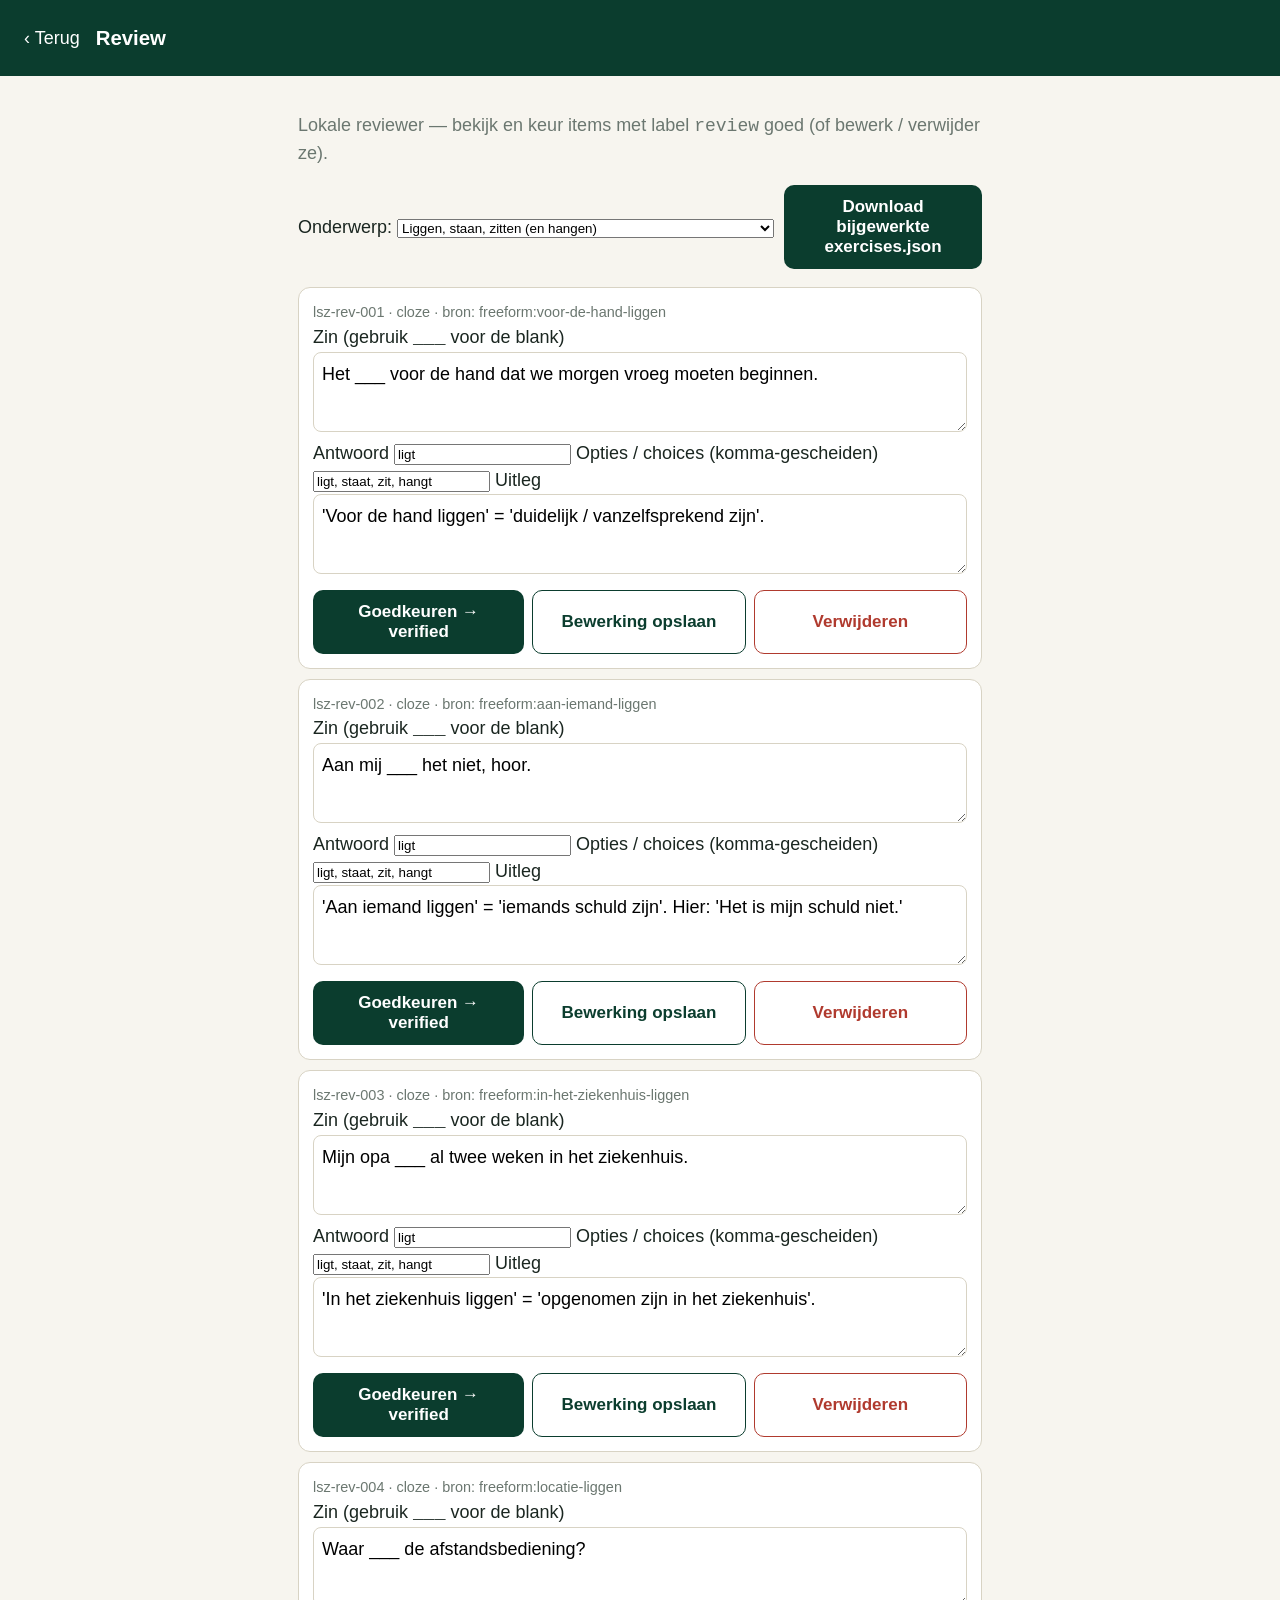
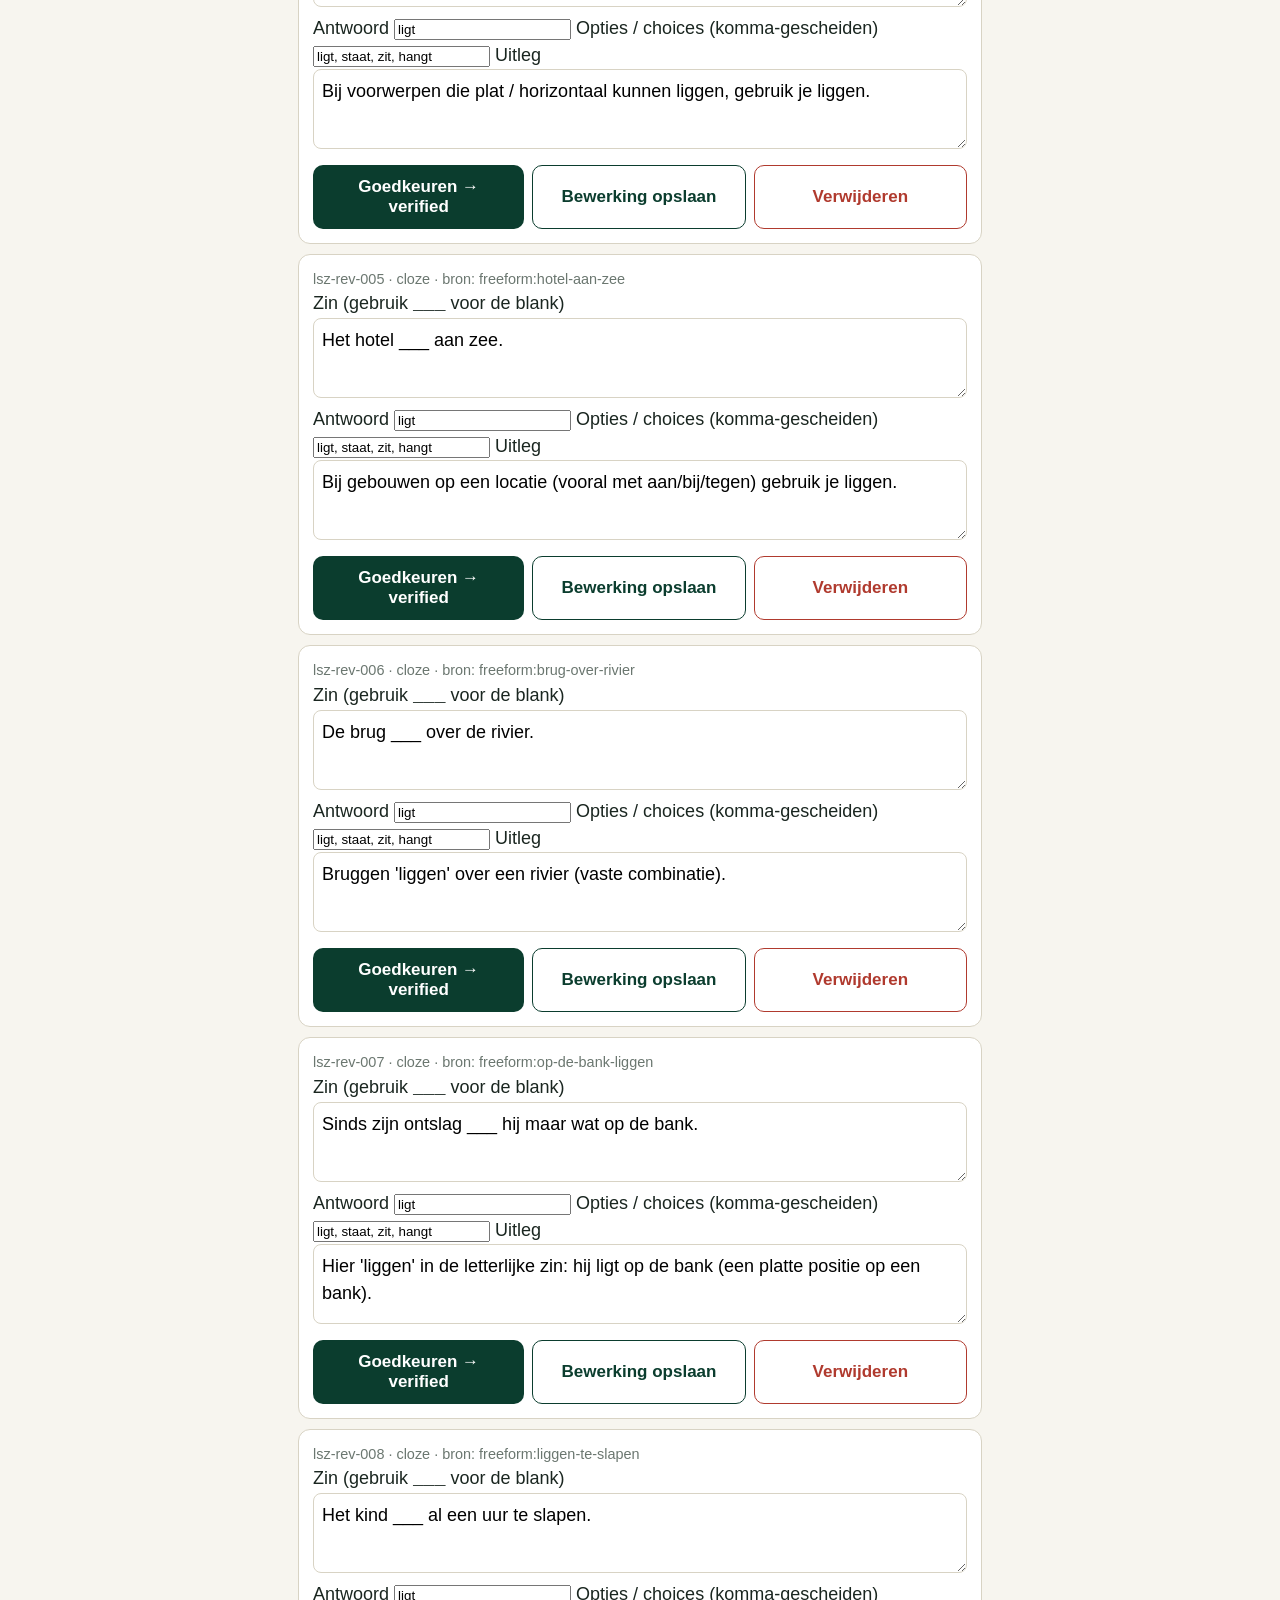
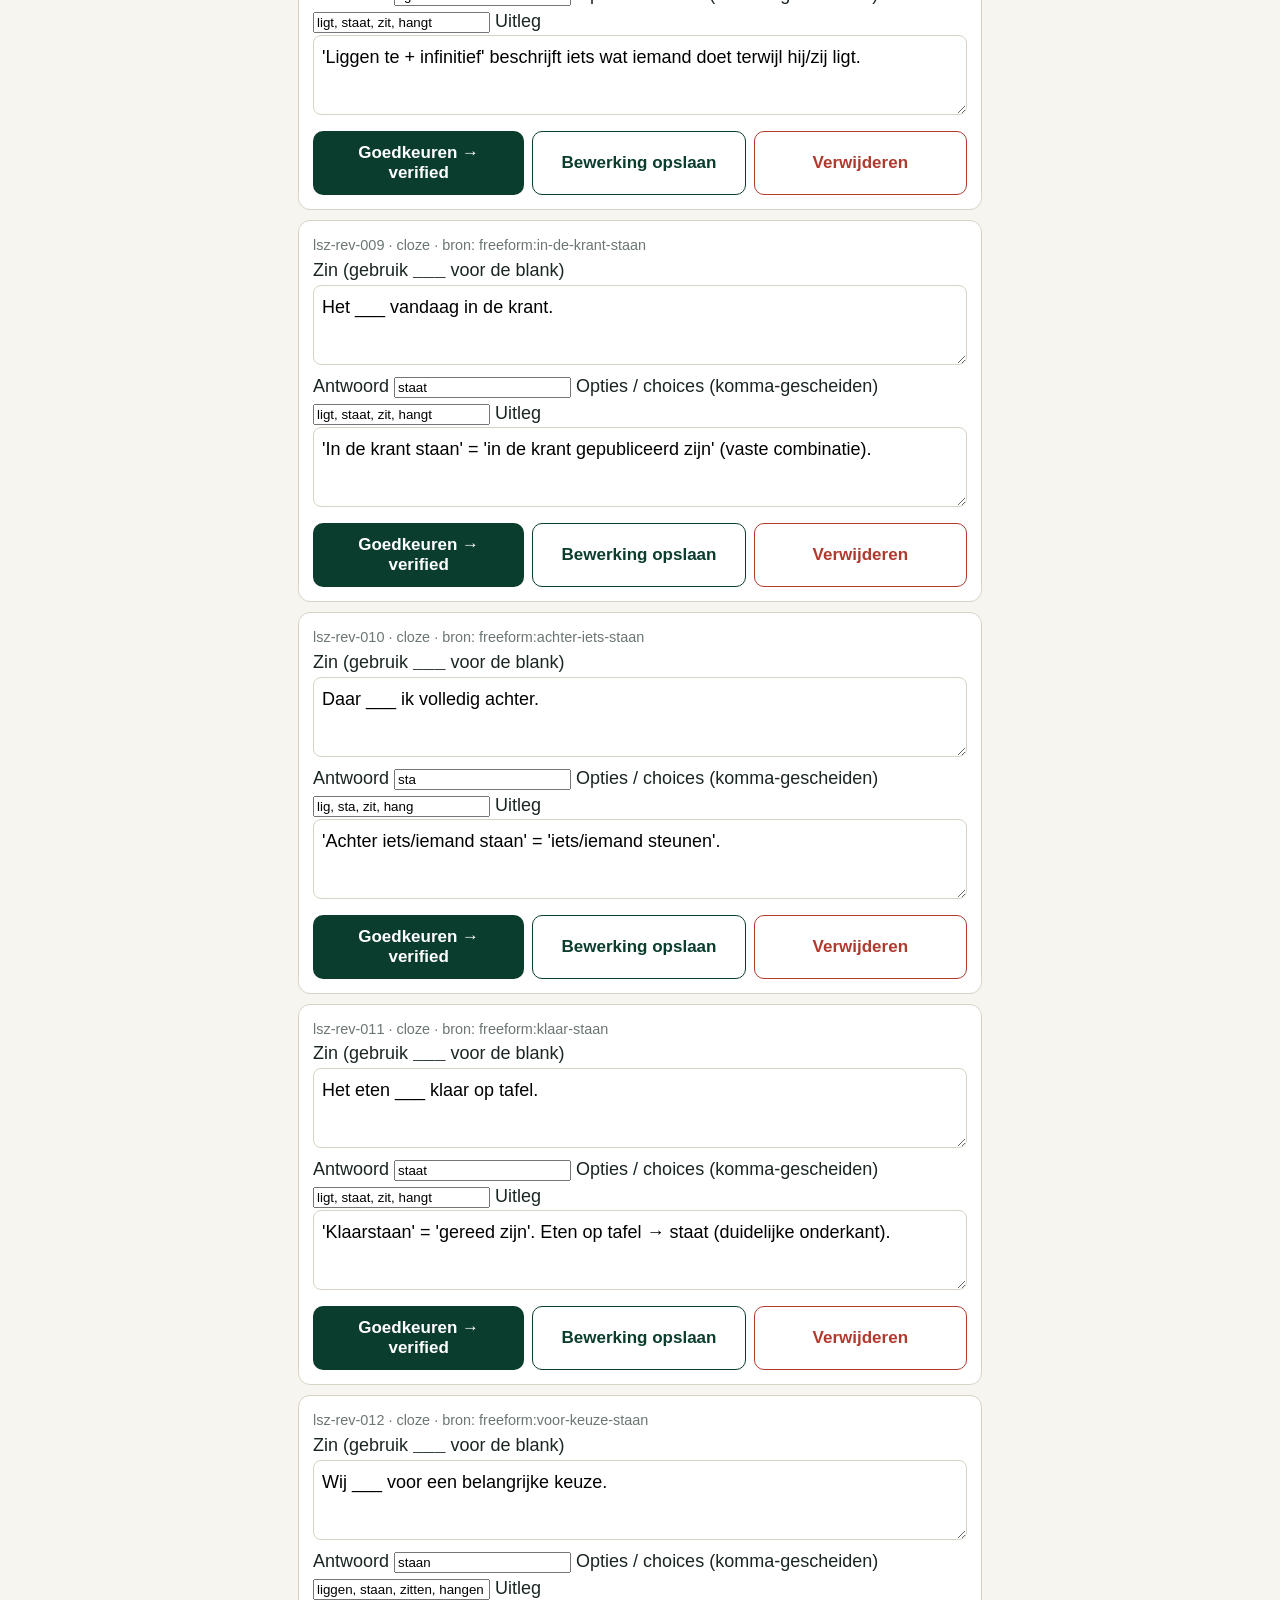
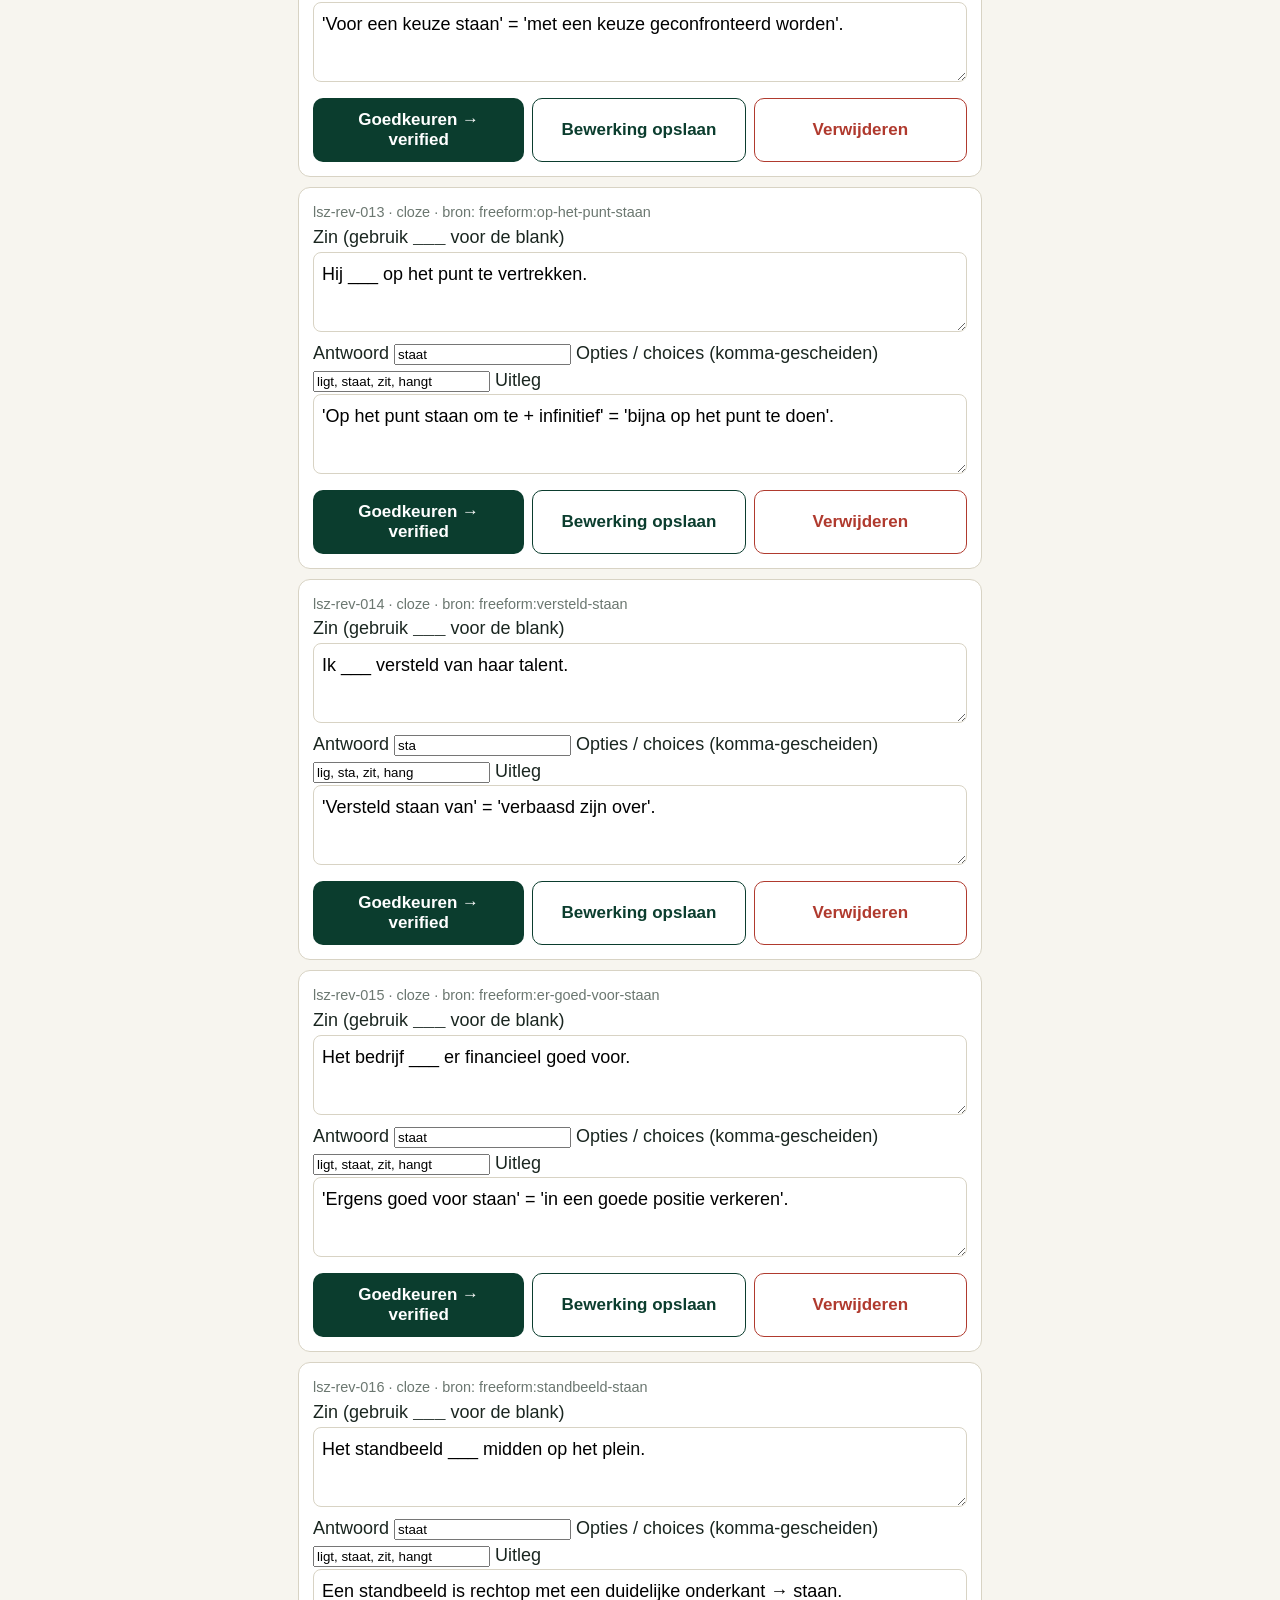
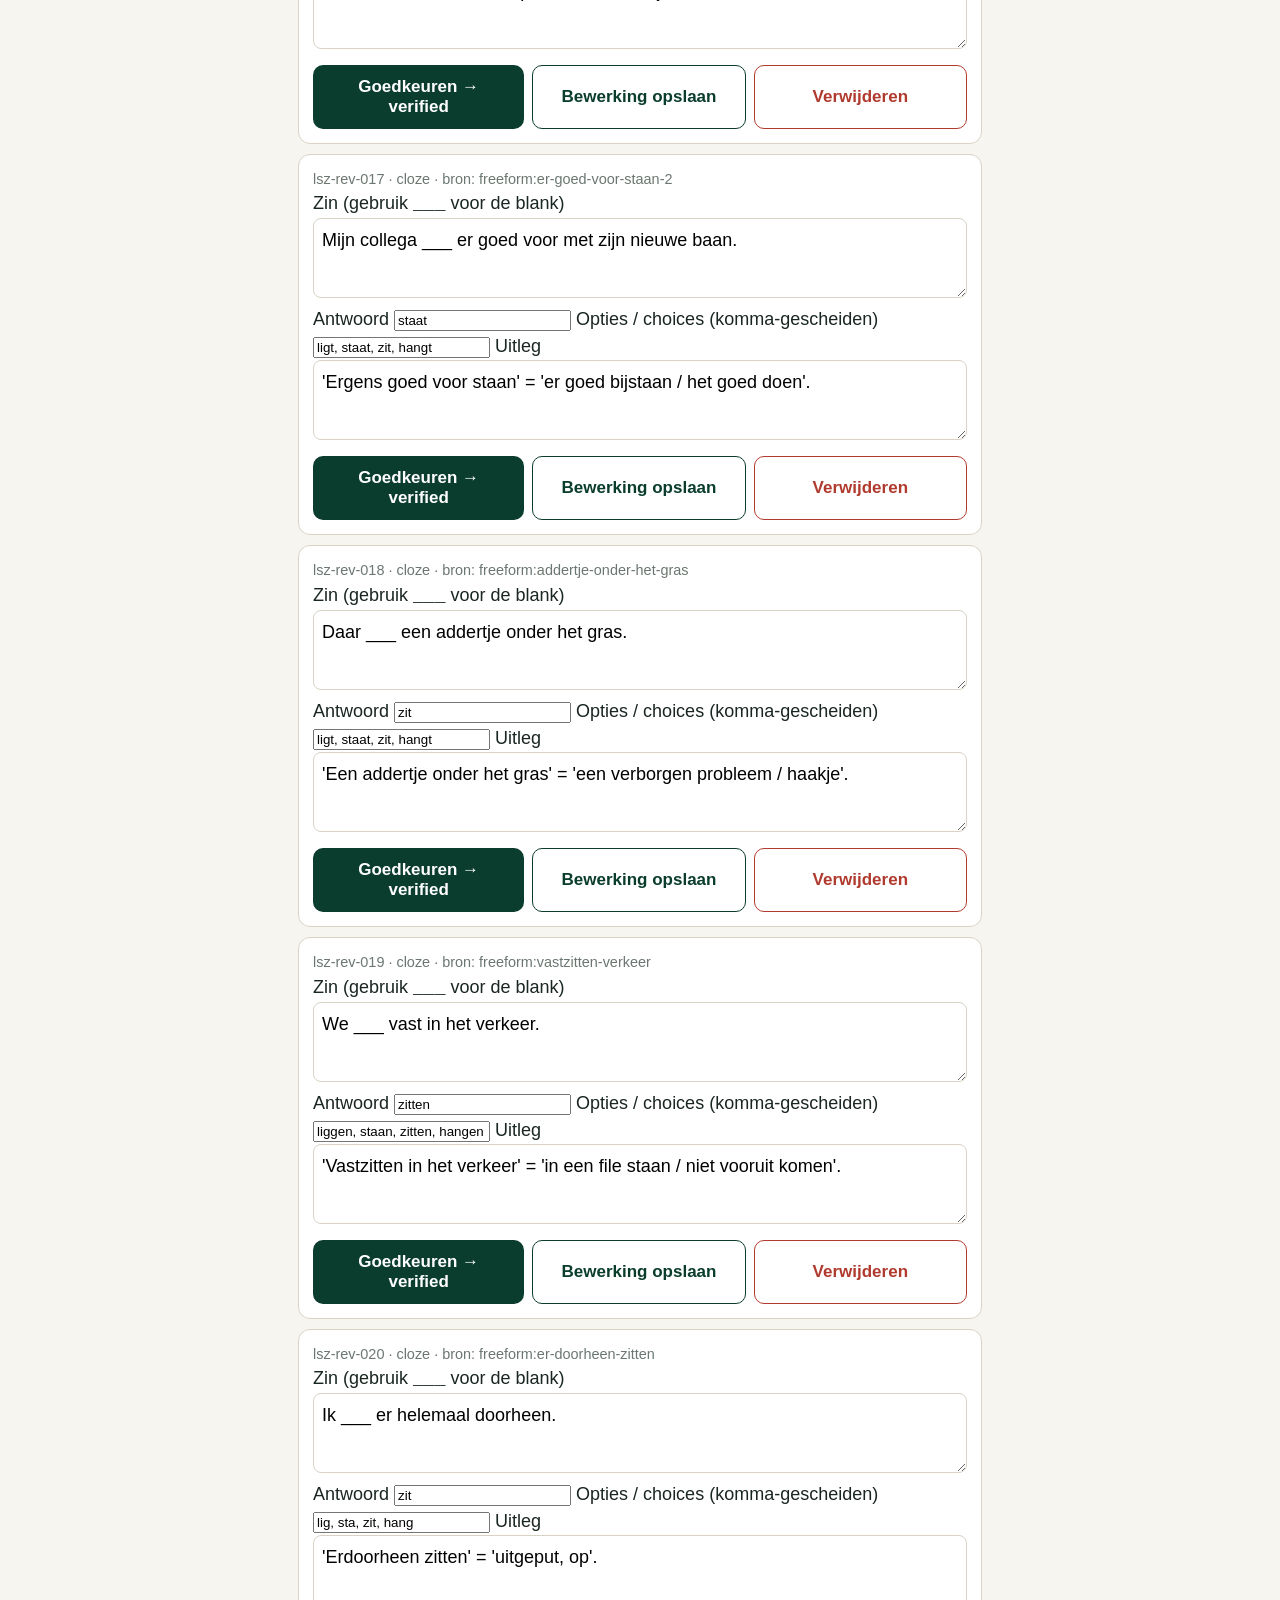
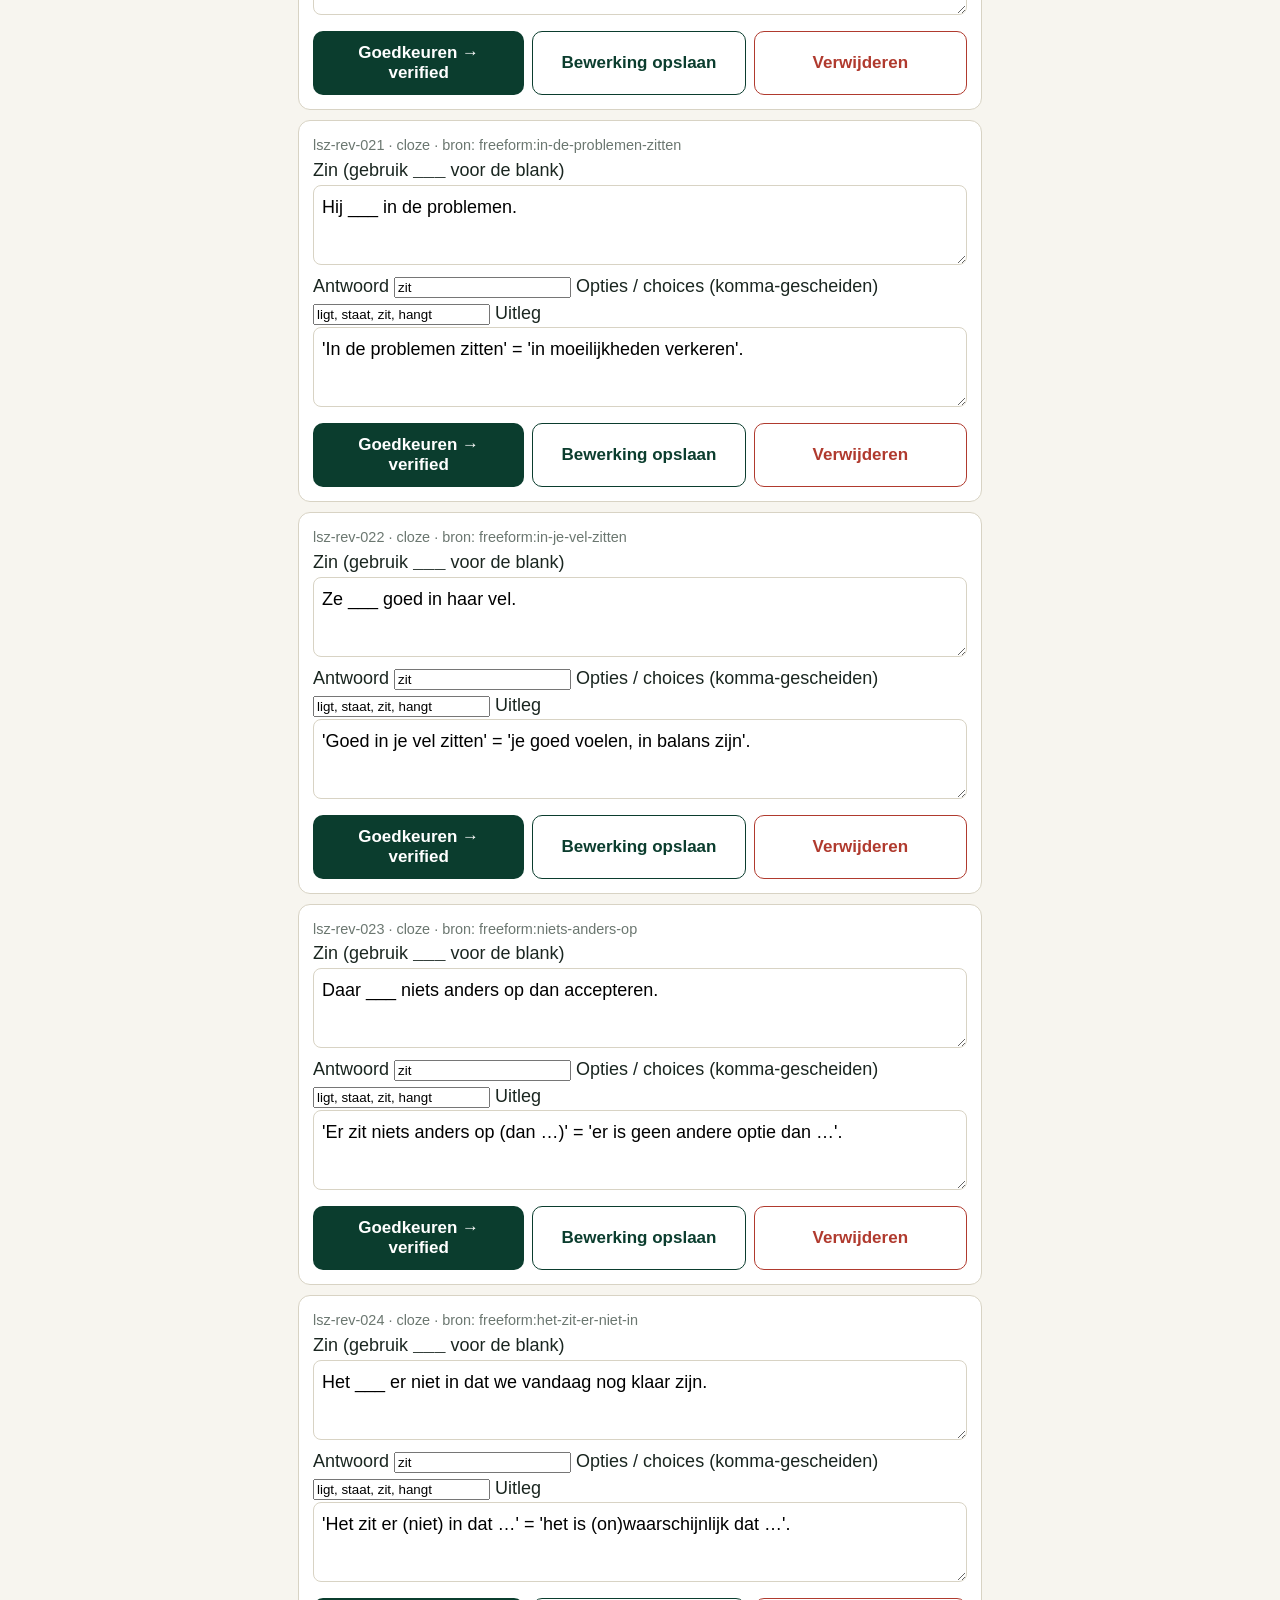
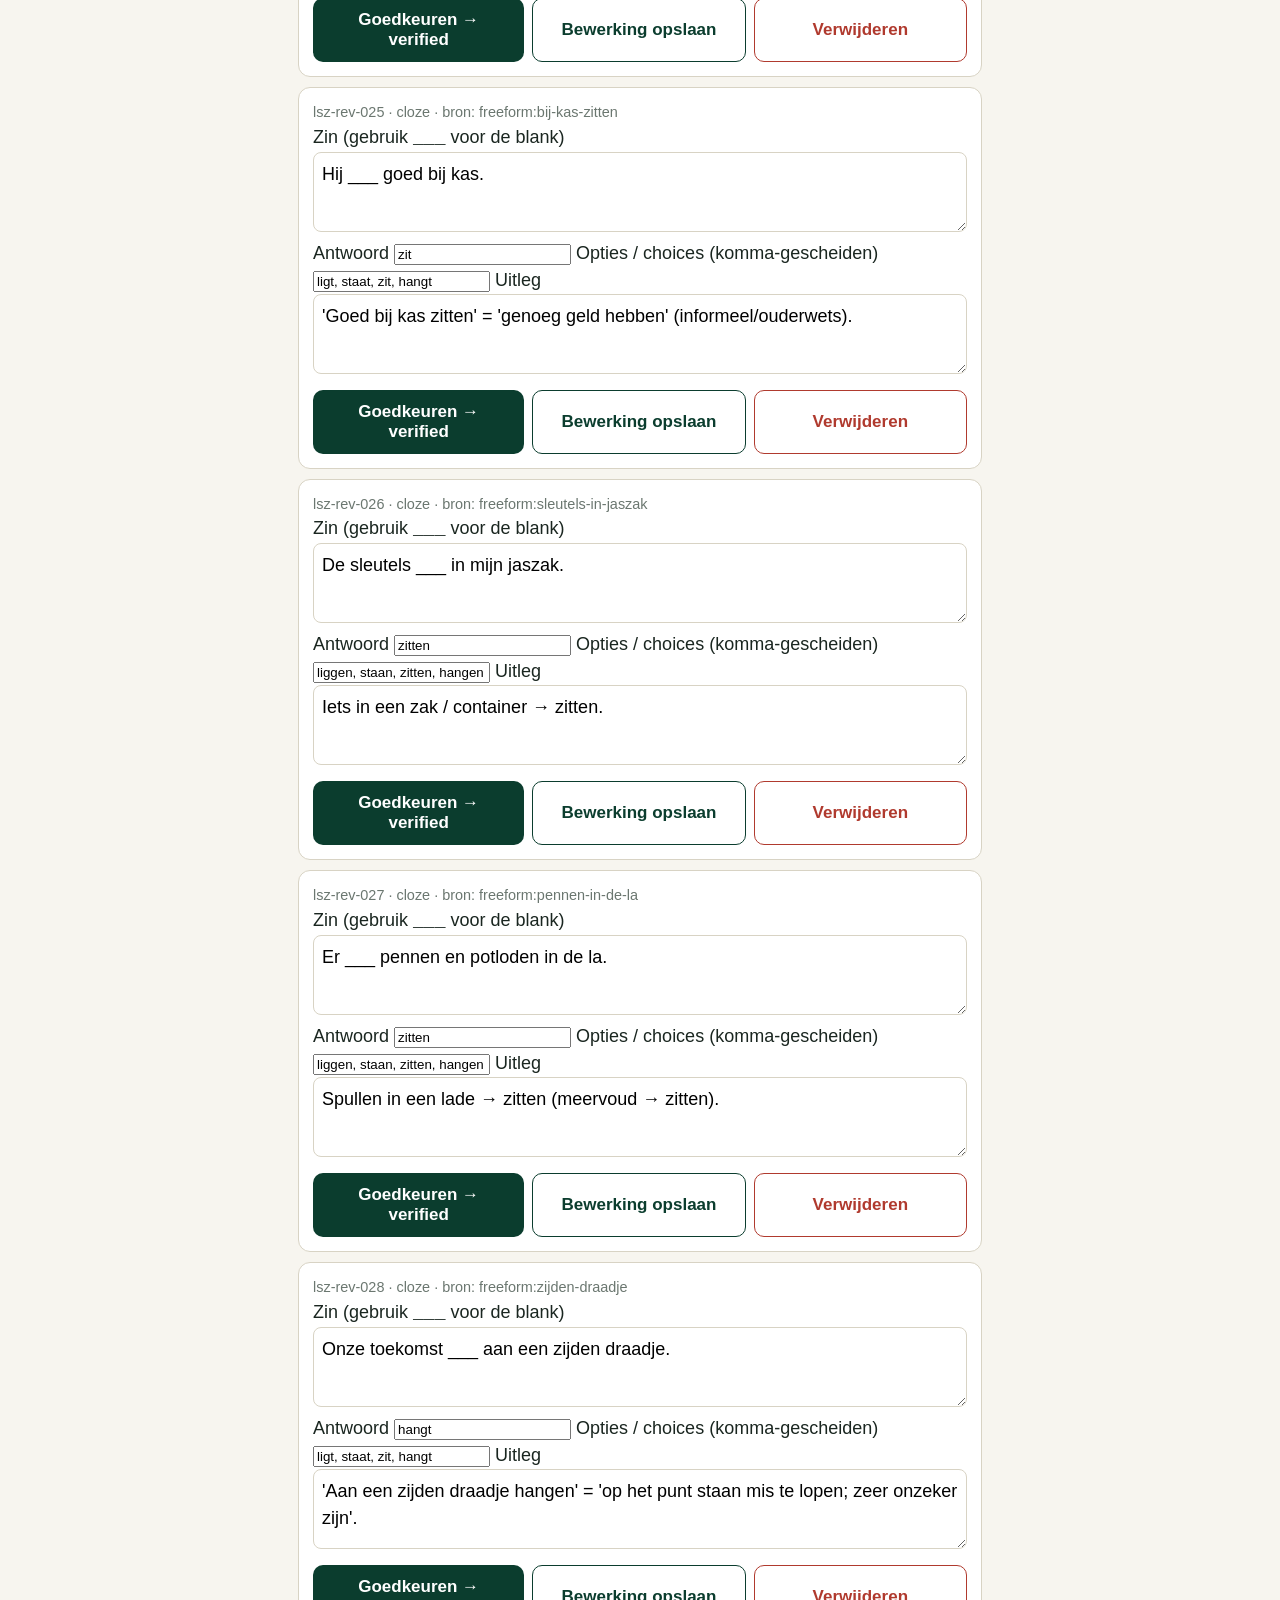
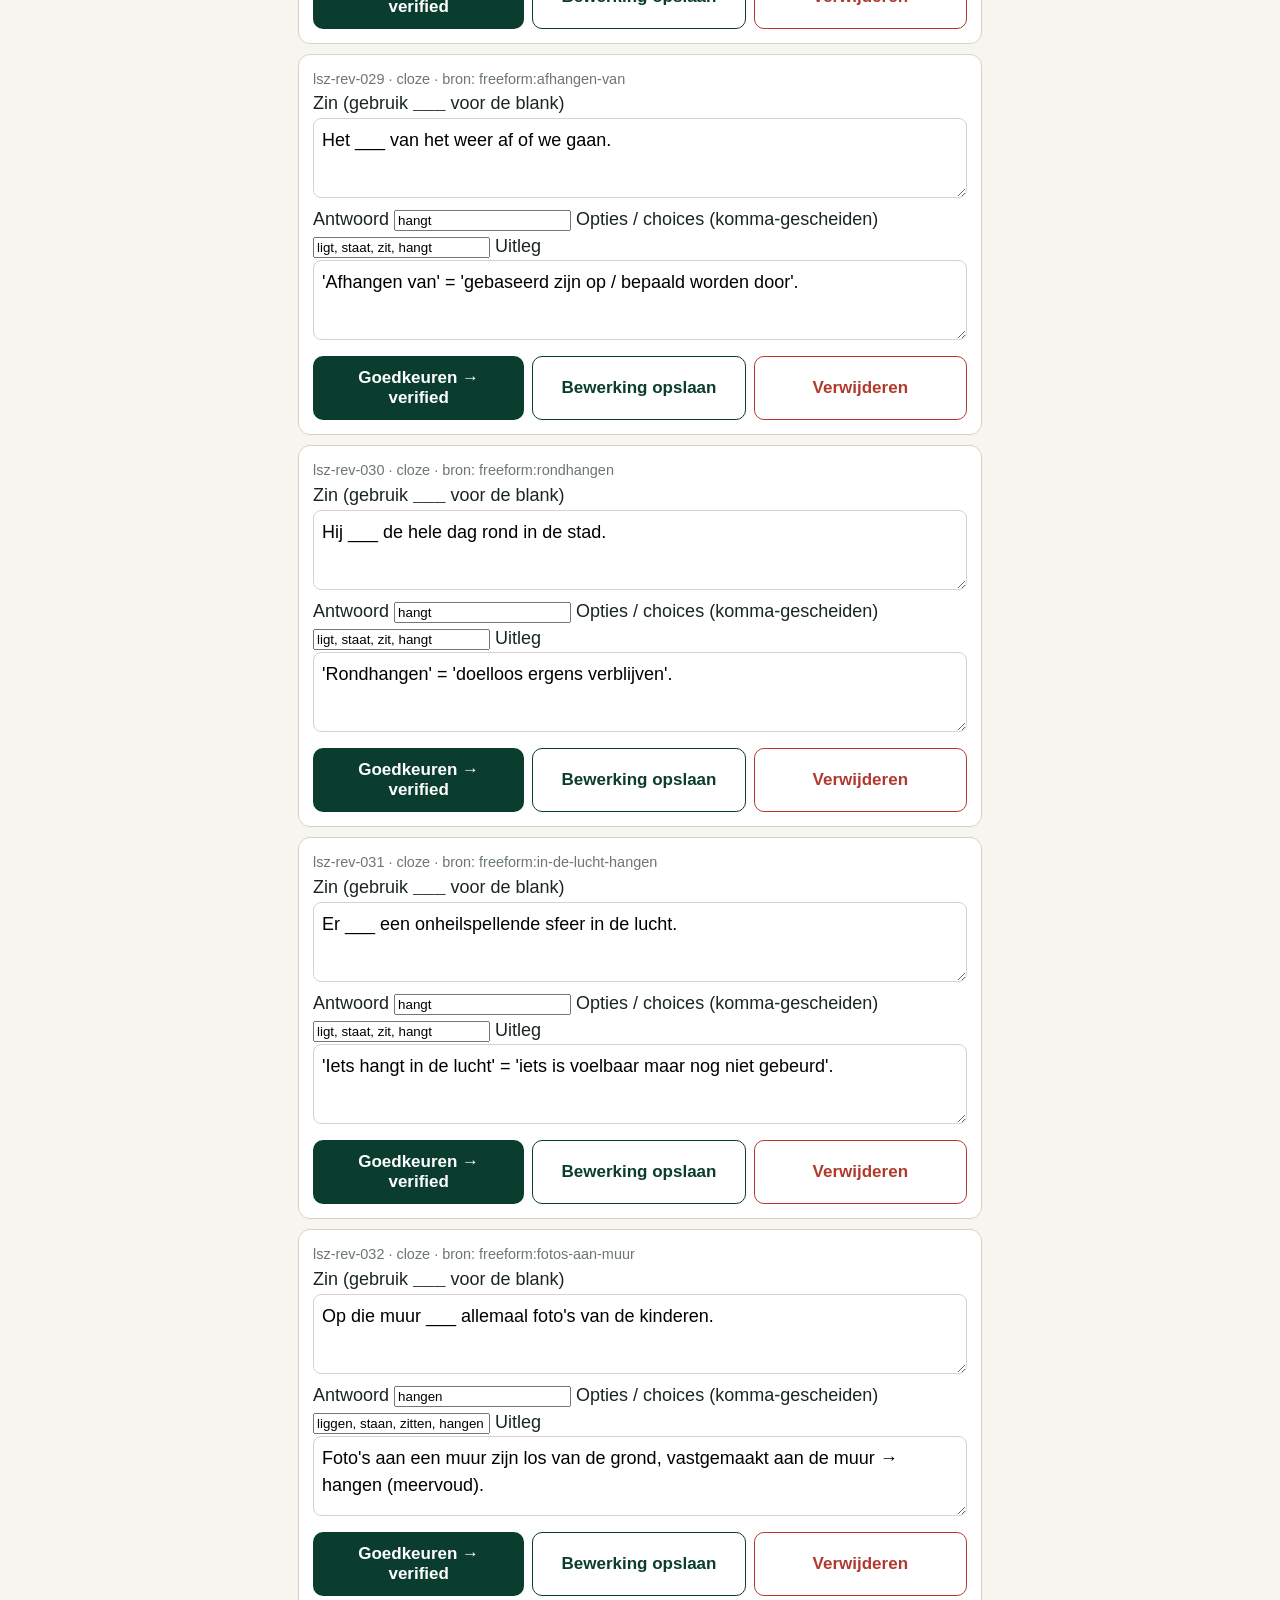
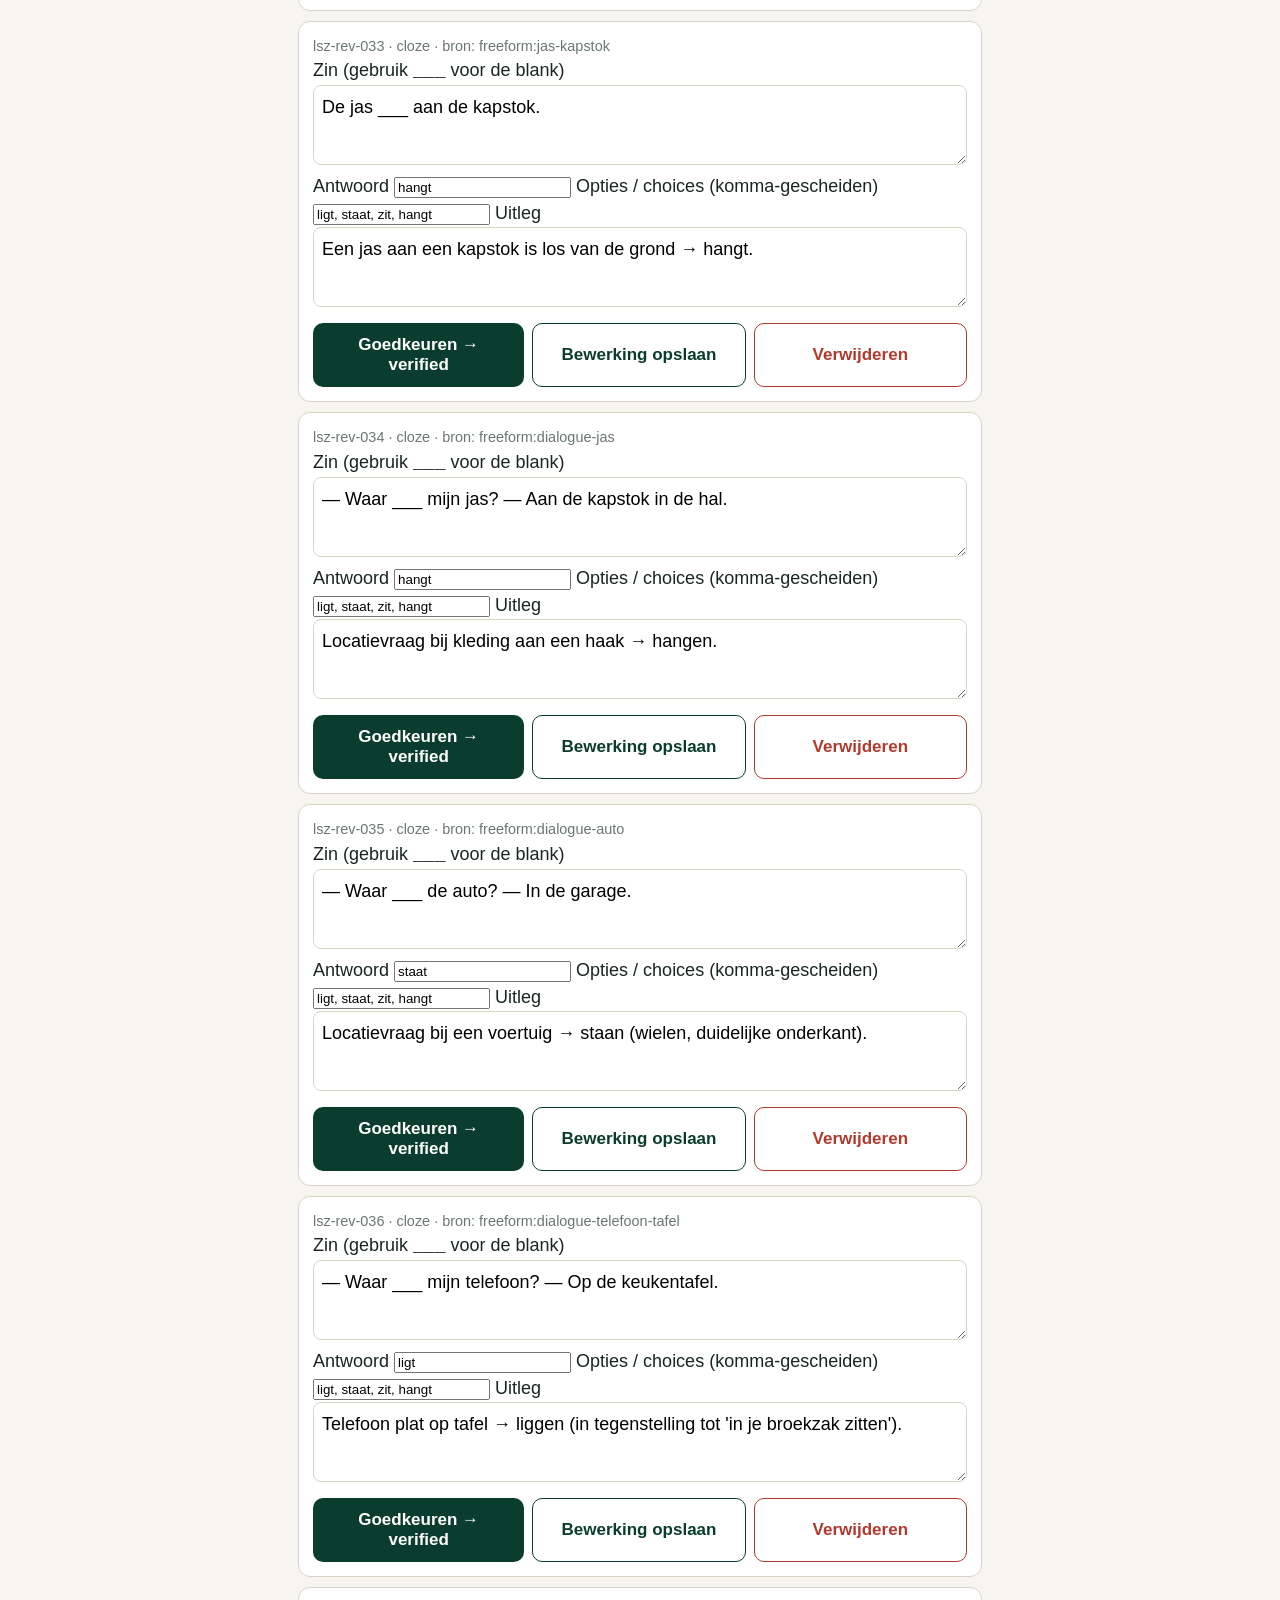
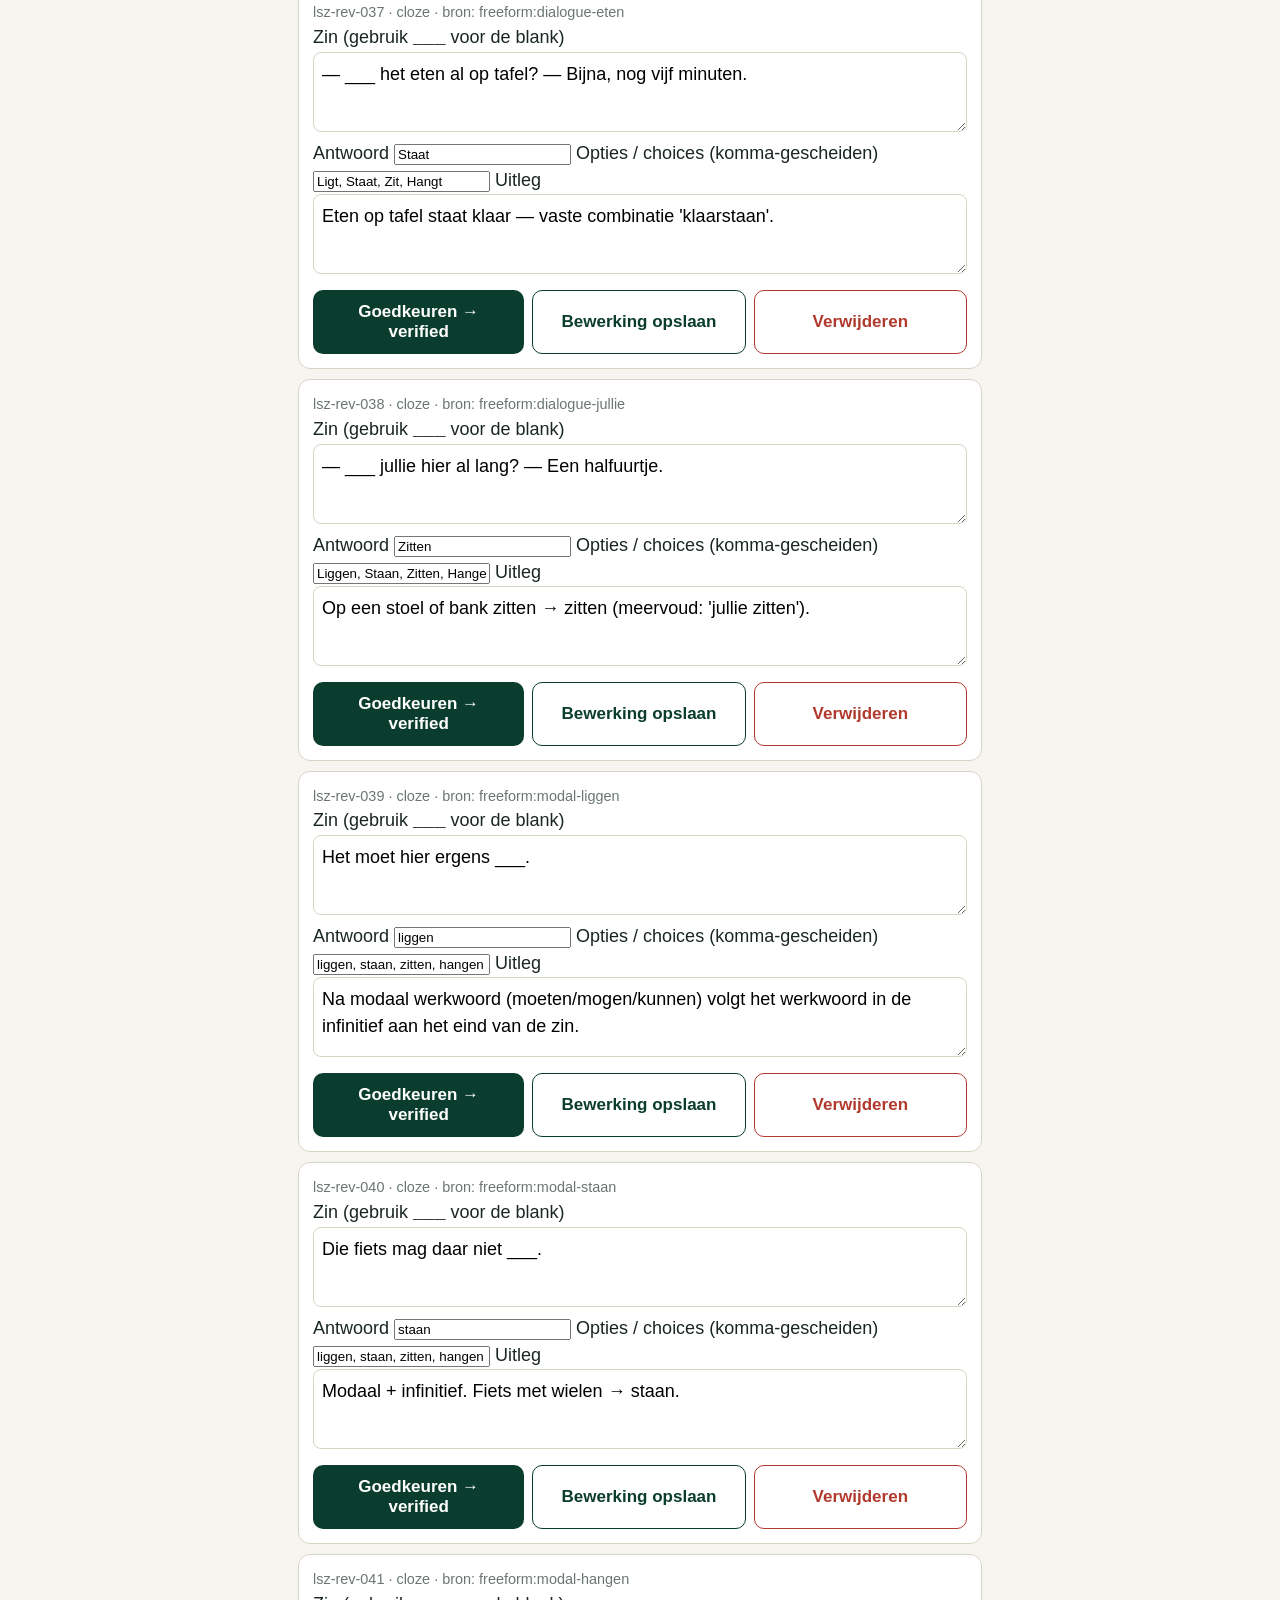
==== review.html @ 65cb8eb9 "Initial commit: lizles — a tailor-made Dutch drill app Static HTML/CSS/JS app for drilling specific " ====
<!doctype html>
<html lang="nl">
<head>
  <meta charset="utf-8">
  <meta name="viewport" content="width=device-width, initial-scale=1">
  <title>lizles — review</title>
  <link rel="stylesheet" href="css/style.css">
</head>
<body class="review-body">
  <header class="topbar">
    <a class="back" href="index.html">‹ Terug</a>
    <h1>Review</h1>
  </header>

  <main class="container">
    <p class="muted">Lokale reviewer — bekijk en keur items met label <code>review</code> goed (of bewerk / verwijder ze).</p>

    <div class="review-controls">
      <label>Onderwerp:
        <select id="topic-select"></select>
      </label>
      <button id="download" class="btn">Download bijgewerkte exercises.json</button>
    </div>

    <ol id="review-list" class="review-list"></ol>
  </main>

  <script src="js/review.js"></script>
</body>
</html>
---- css/style.css ----
/* lizles — minimal, mobile-first */
:root {
  --bg: #f7f5ef;
  --fg: #1a2620;
  --muted: #6b7770;
  --accent: #0b3d2e;
  --accent-soft: #e3eee8;
  --correct: #2f7d3a;
  --wrong: #b03a2e;
  --warn: #c08b1a;
  --card: #ffffff;
  --border: #d8d3c4;
  --radius: 12px;
  --tap: 48px;
}

* { box-sizing: border-box; }
html, body { margin: 0; padding: 0; background: var(--bg); color: var(--fg);
  font-family: -apple-system, BlinkMacSystemFont, "Segoe UI", Roboto, "Helvetica Neue", Arial, sans-serif;
  font-size: 17px; line-height: 1.5; -webkit-text-size-adjust: 100%; }

.topbar { padding: 14px 18px; background: var(--accent); color: #fff;
  display: flex; align-items: center; gap: 10px; }
.topbar h1 { margin: 0; font-size: 1.2rem; flex: 1; }
.topbar .subtitle { margin: 0; opacity: .85; font-size: .9rem; }
.topbar--drill h1 { font-size: 1.05rem; text-align: center; }
.topbar .back { color: #fff; text-decoration: none; min-height: var(--tap); display: inline-flex; align-items: center; padding: 0 6px; }
.icon-btn { background: transparent; border: 0; color: #fff; font-size: 1.3rem; min-height: var(--tap); min-width: var(--tap); cursor: pointer; }

.container { max-width: 720px; margin: 0 auto; padding: 18px; }
.muted { color: var(--muted); }

/* Home — topic cards */
.topic-card { display: block; background: var(--card); border: 1px solid var(--border);
  border-radius: var(--radius); padding: 16px 18px; margin: 0 0 12px; text-decoration: none; color: inherit; }
.topic-card h2 { margin: 0 0 4px; font-size: 1.1rem; }
.topic-card .desc { color: var(--muted); font-size: .95rem; margin: 0 0 10px; }
.topic-card .stats { display: flex; gap: 14px; flex-wrap: wrap; font-size: .85rem; color: var(--muted); }
.topic-card .stat strong { color: var(--fg); font-weight: 600; }
.badge { display: inline-block; padding: 2px 8px; border-radius: 999px; font-size: .72rem; font-weight: 600; letter-spacing: .02em; }
.badge.verified { background: #d8ecd9; color: #1f5a26; }
.badge.template { background: #e3eaee; color: #234a63; }
.badge.review   { background: #f7e2c2; color: #7a4f00; }

/* Drill */
.progress-bar { height: 4px; background: #e0dcce; }
#progress-fill { height: 100%; background: var(--accent); width: 0%; transition: width .2s ease; }

.drill { padding-bottom: 120px; }
.exercise { background: var(--card); border: 1px solid var(--border); border-radius: var(--radius); padding: 18px; }
.exercise .prompt { margin: 0 0 12px; color: var(--muted); font-size: .9rem; text-transform: uppercase; letter-spacing: .04em; }
.exercise .sentence { font-size: 1.25rem; line-height: 1.5; margin: 0 0 16px; }
.exercise .sentence .blank { display: inline-block; min-width: 4ch; padding: 0 6px; border-bottom: 2px solid var(--accent); color: transparent; }
.exercise .sentence .blank.filled { color: var(--fg); border-bottom-style: solid; }
.exercise .sentence .blank.correct { color: var(--correct); border-bottom-color: var(--correct); }
.exercise .sentence .blank.wrong   { color: var(--wrong);   border-bottom-color: var(--wrong); }

.choices { display: flex; flex-wrap: wrap; gap: 8px; }
.chip { min-height: var(--tap); padding: 10px 16px; border-radius: 999px; border: 1.5px solid var(--accent);
  background: #fff; color: var(--accent); font-size: 1rem; cursor: pointer; }
.chip:active { transform: scale(.97); }
.chip.selected { background: var(--accent-soft); }
.chip.correct  { background: var(--correct); color: #fff; border-color: var(--correct); }
.chip.wrong    { background: var(--wrong);   color: #fff; border-color: var(--wrong); }
.chip[disabled] { opacity: .65; cursor: default; }

.feedback { margin-top: 14px; padding: 12px 14px; border-radius: 10px; font-size: .95rem; }
.feedback.correct { background: #e1f2e2; color: #1f5a26; }
.feedback.wrong   { background: #fbe5e1; color: #7a261b; }
.feedback .explain { margin-top: 6px; color: inherit; opacity: .85; }

.item-meta { display: flex; gap: 10px; align-items: center; margin-top: 14px; font-size: .8rem; color: var(--muted); }
.report-btn { background: none; border: 0; color: var(--muted); text-decoration: underline; cursor: pointer; padding: 0; }
.report-btn.flagged { color: var(--warn); text-decoration: none; }

/* Sticky bottom action bar */
.actionbar { position: fixed; left: 0; right: 0; bottom: 0; background: var(--bg); border-top: 1px solid var(--border);
  padding: 12px 18px calc(12px + env(safe-area-inset-bottom)); display: flex; gap: 10px; justify-content: stretch; }
.btn { flex: 1; min-height: var(--tap); padding: 12px 18px; border-radius: 10px; border: 0;
  background: var(--accent); color: #fff; font-size: 1rem; font-weight: 600; cursor: pointer; }
.btn.ghost { background: transparent; color: var(--accent); border: 1.5px solid var(--accent); }
.btn[disabled] { opacity: .5; cursor: default; }

/* Match exercise */
.match-grid { display: grid; grid-template-columns: 1fr 1fr; gap: 10px; }
.match-cell { background: #fff; border: 1.5px solid var(--border); border-radius: 10px;
  padding: 12px 14px; min-height: var(--tap); cursor: pointer; font-size: .98rem; }
.match-cell.selected { border-color: var(--accent); background: var(--accent-soft); }
.match-cell.paired   { opacity: .55; cursor: default; }
.match-cell.correct  { border-color: var(--correct); background: #e1f2e2; }
.match-cell.wrong    { border-color: var(--wrong);   background: #fbe5e1; }

/* Summary card */
.summary { background: var(--card); border: 1px solid var(--border); border-radius: var(--radius); padding: 20px; text-align: center; }
.summary .score { font-size: 2.5rem; font-weight: 700; color: var(--accent); margin: 6px 0; }
.summary .actions { display: flex; gap: 10px; margin-top: 16px; }

/* Settings panel */
.settings-panel { position: fixed; inset: 0; background: rgba(10,20,16,.55);
  display: flex; align-items: flex-end; justify-content: center; z-index: 50; }
.settings-panel[hidden] { display: none; }
.settings-panel > * { display: block; }
.settings-panel h2 { margin: 0 0 12px; }
.settings-panel { padding: 0; }
.settings-panel::before { content: ""; }
.settings-panel { backdrop-filter: blur(2px); }
.settings-panel .panel-inner { background: var(--card); width: 100%; max-width: 520px; padding: 20px 18px calc(20px + env(safe-area-inset-bottom));
  border-radius: 16px 16px 0 0; }
.check { display: flex; gap: 10px; align-items: center; min-height: var(--tap); cursor: pointer; }

/* Review page */
.review-list { padding: 0; list-style: none; }
.review-item { background: var(--card); border: 1px solid var(--border); border-radius: var(--radius); padding: 14px; margin: 0 0 10px; }
.review-item textarea { width: 100%; min-height: 80px; font: inherit; padding: 8px; border: 1px solid var(--border); border-radius: 8px; }
.review-item .row { display: flex; gap: 8px; margin-top: 8px; flex-wrap: wrap; }
.review-controls { display: flex; gap: 10px; align-items: center; margin: 10px 0 16px; flex-wrap: wrap; }

@media (min-width: 720px) {
  body { font-size: 18px; }
  .topic-card { padding: 18px 22px; }
}
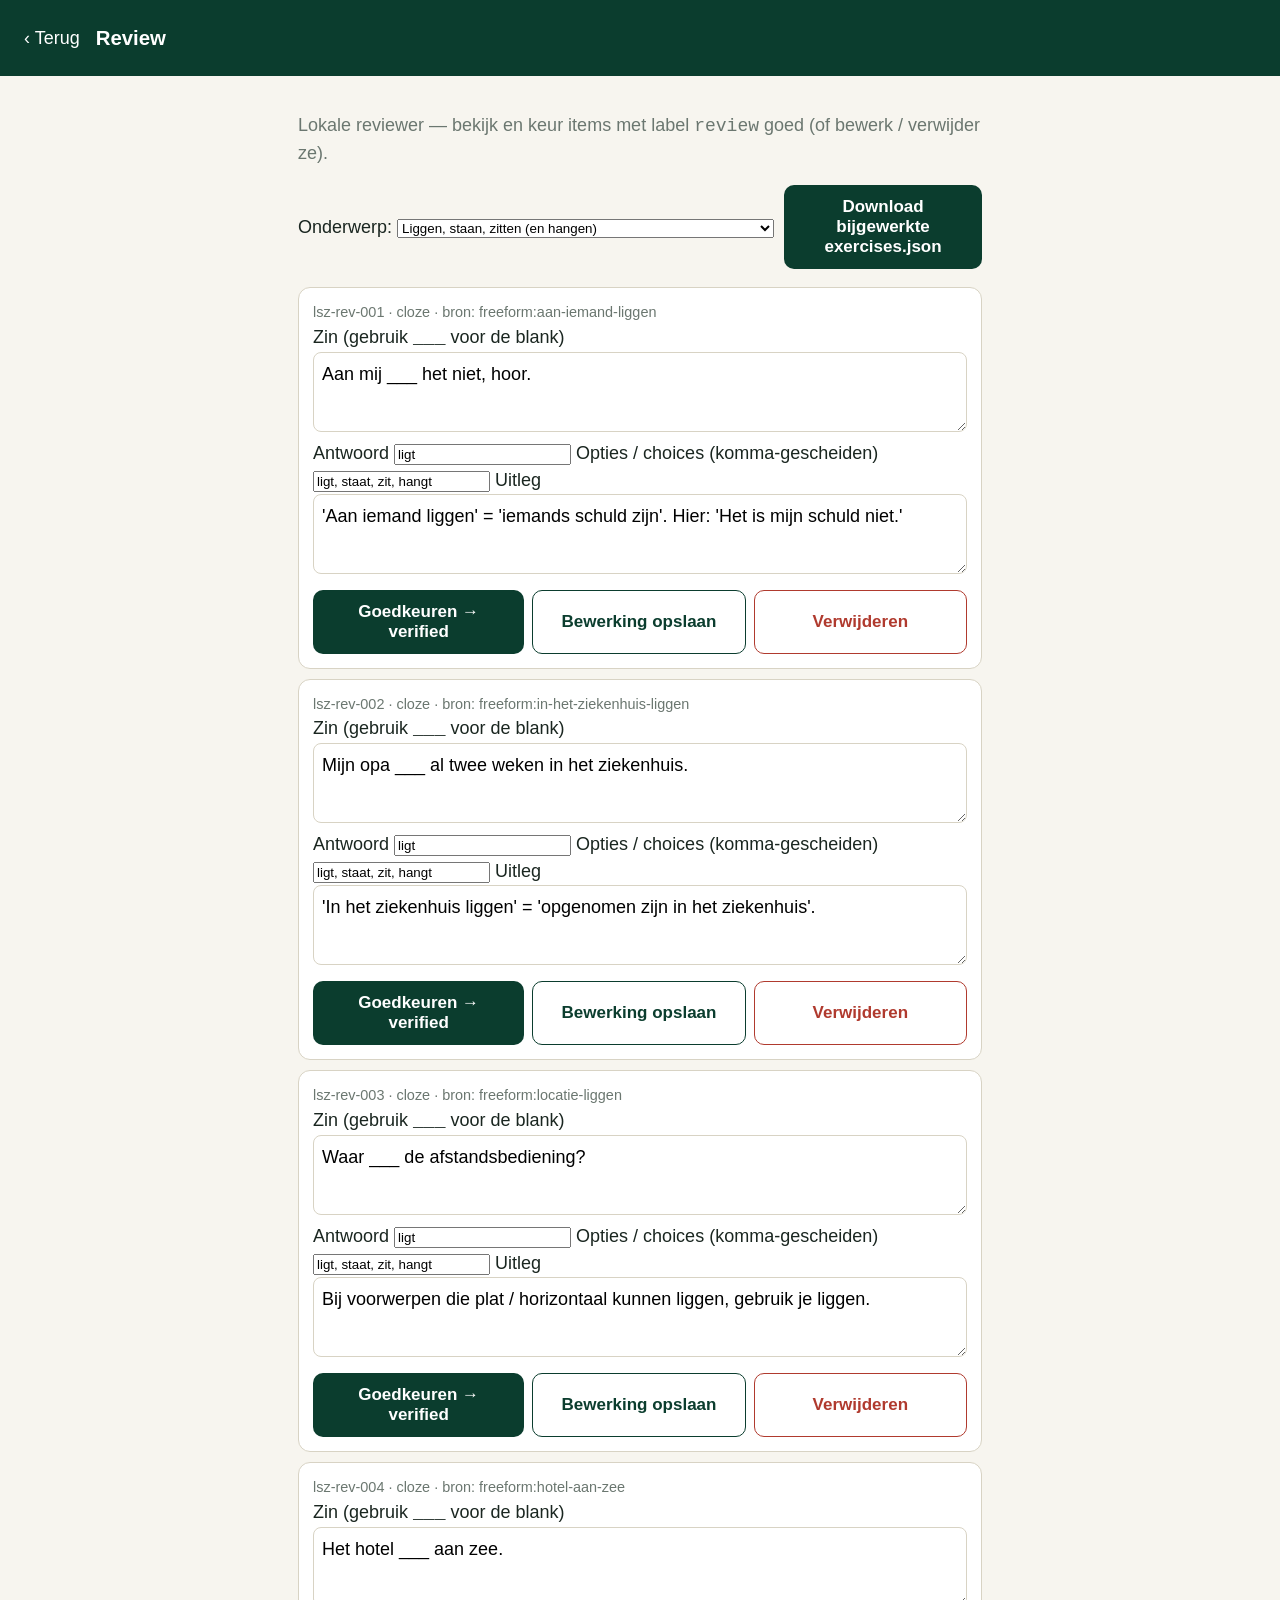
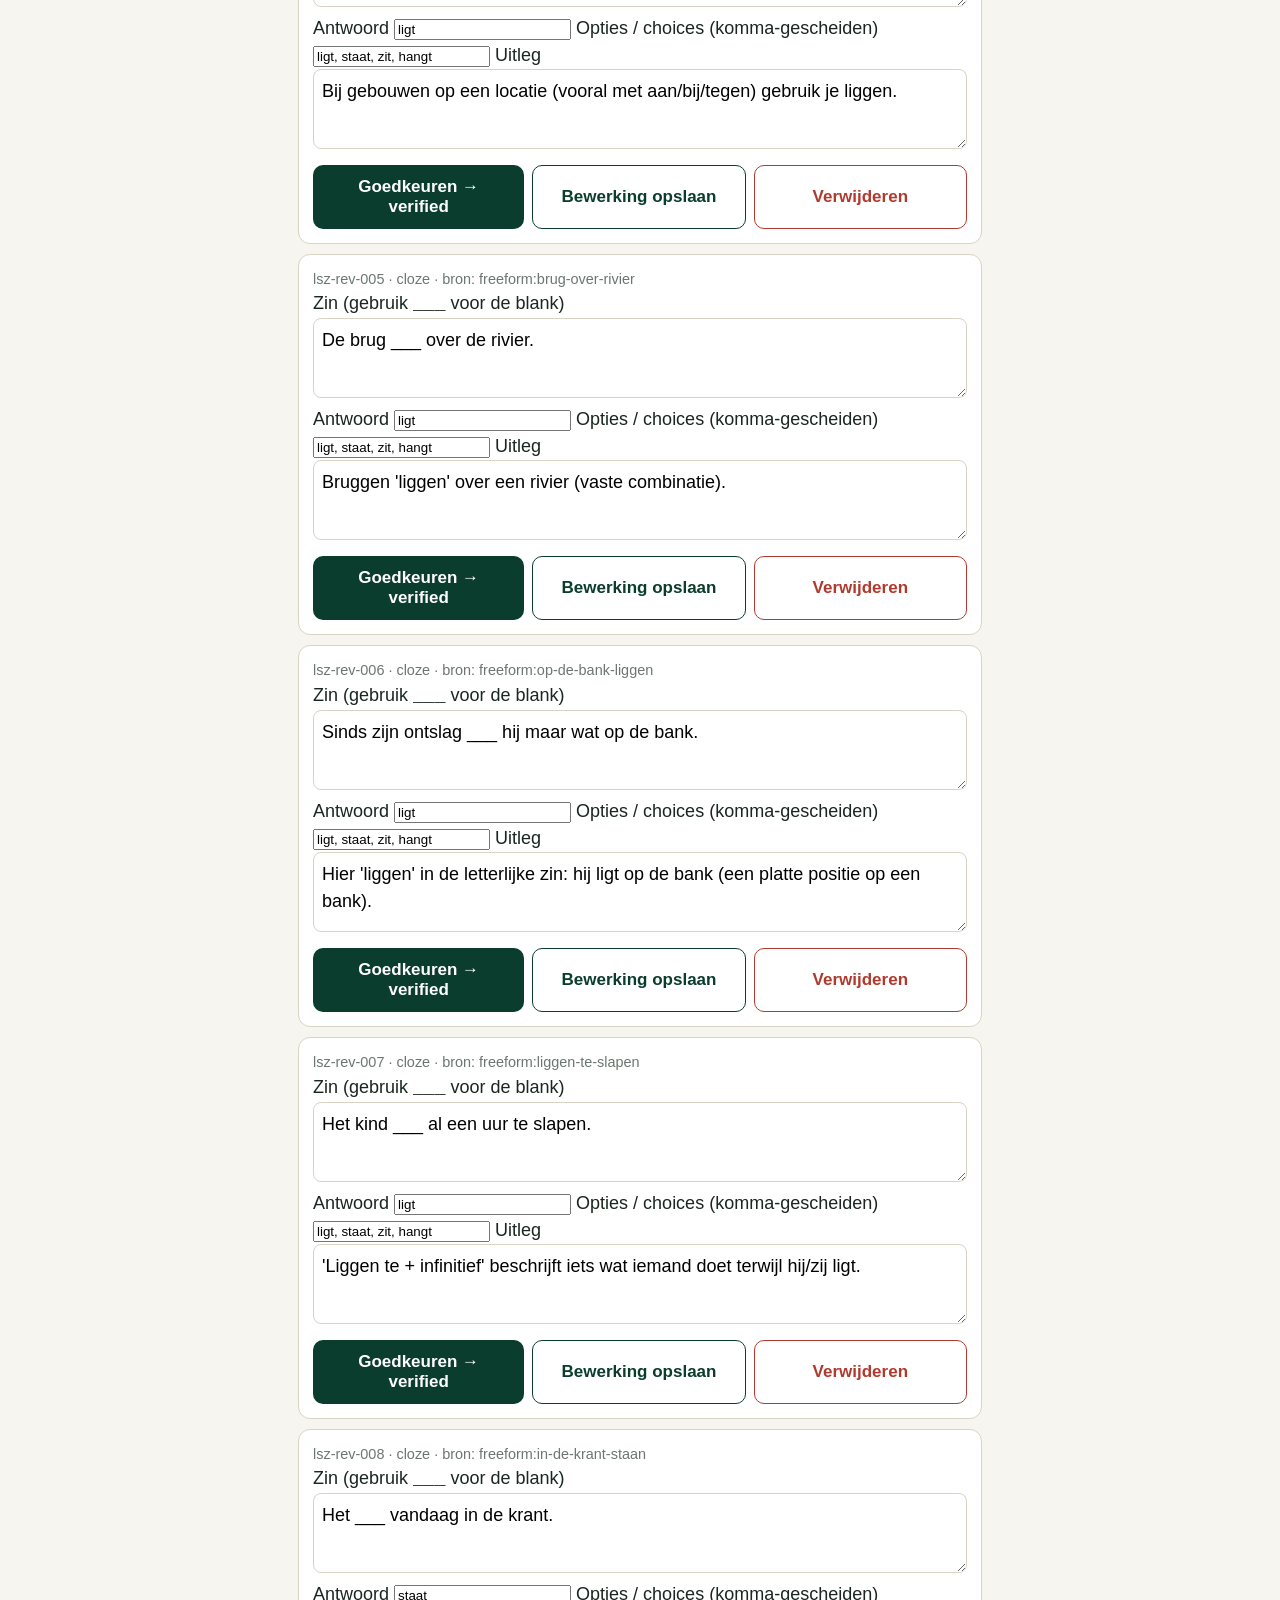
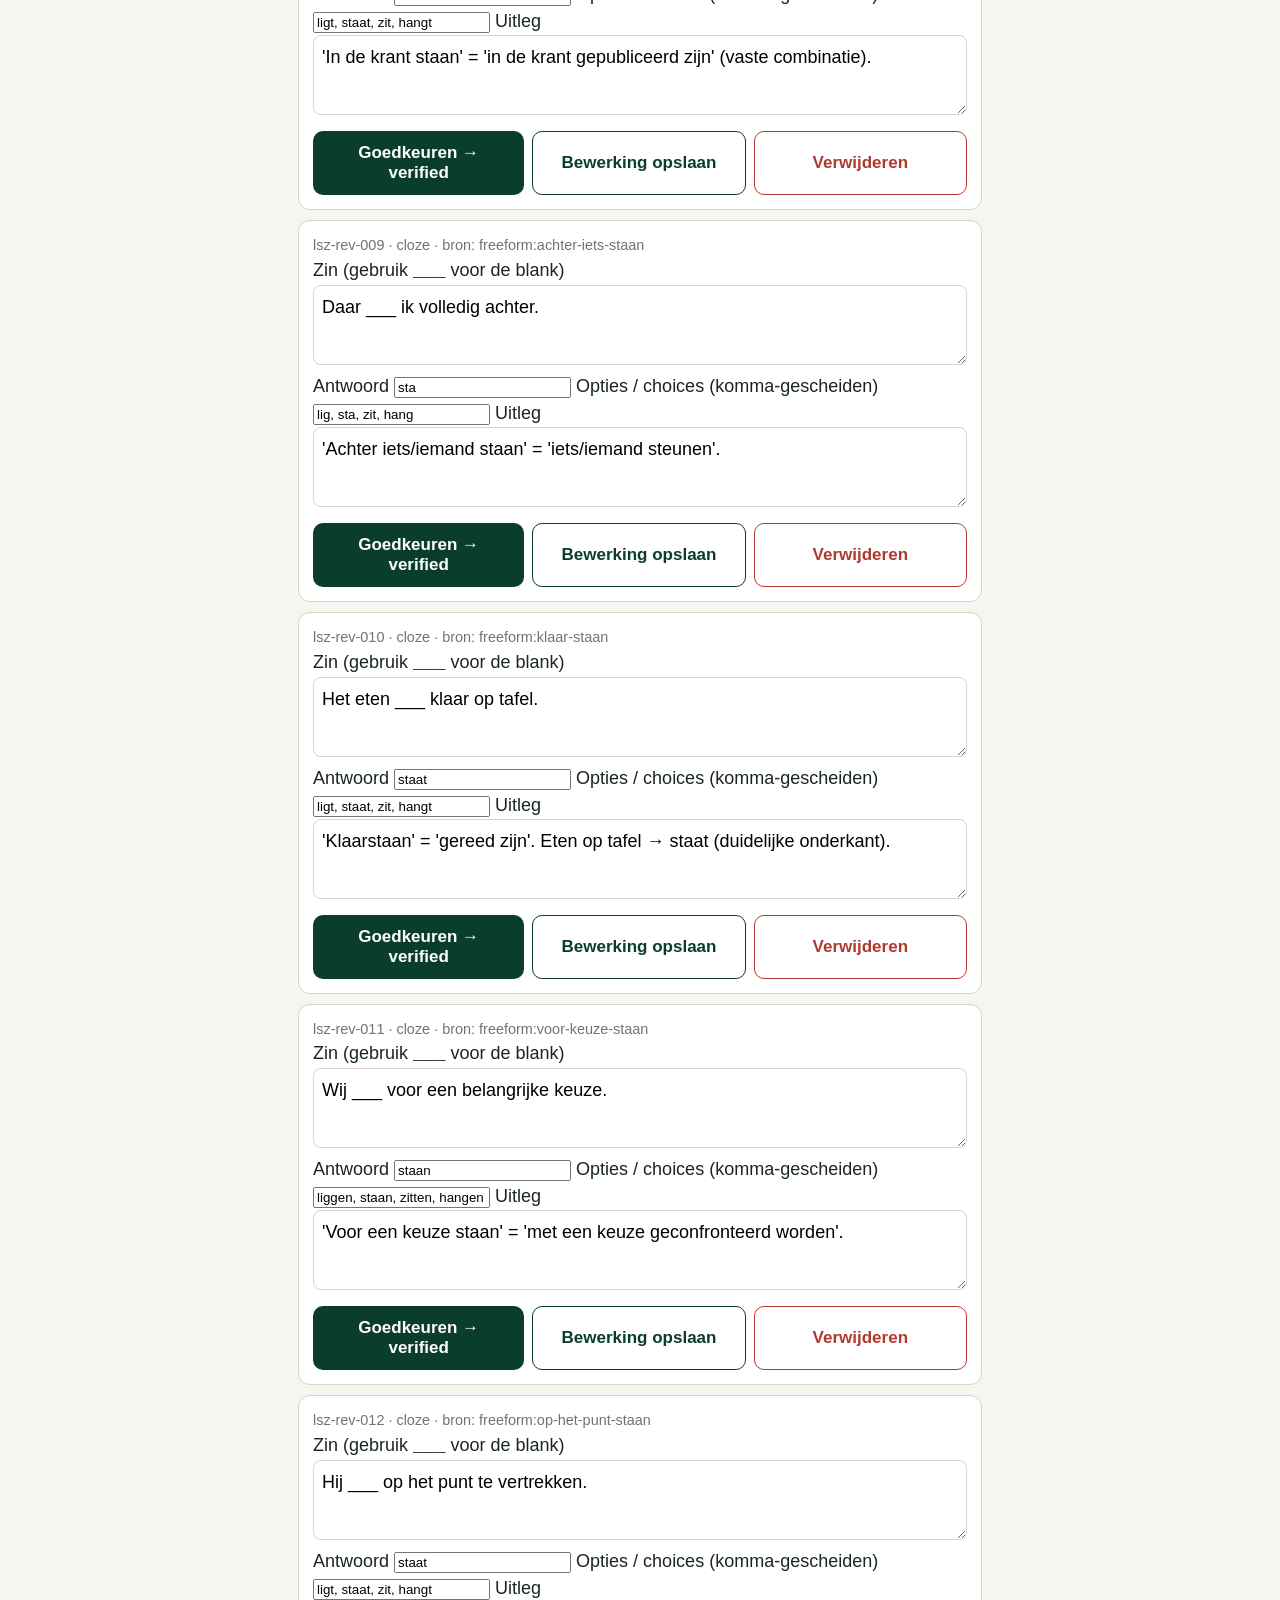
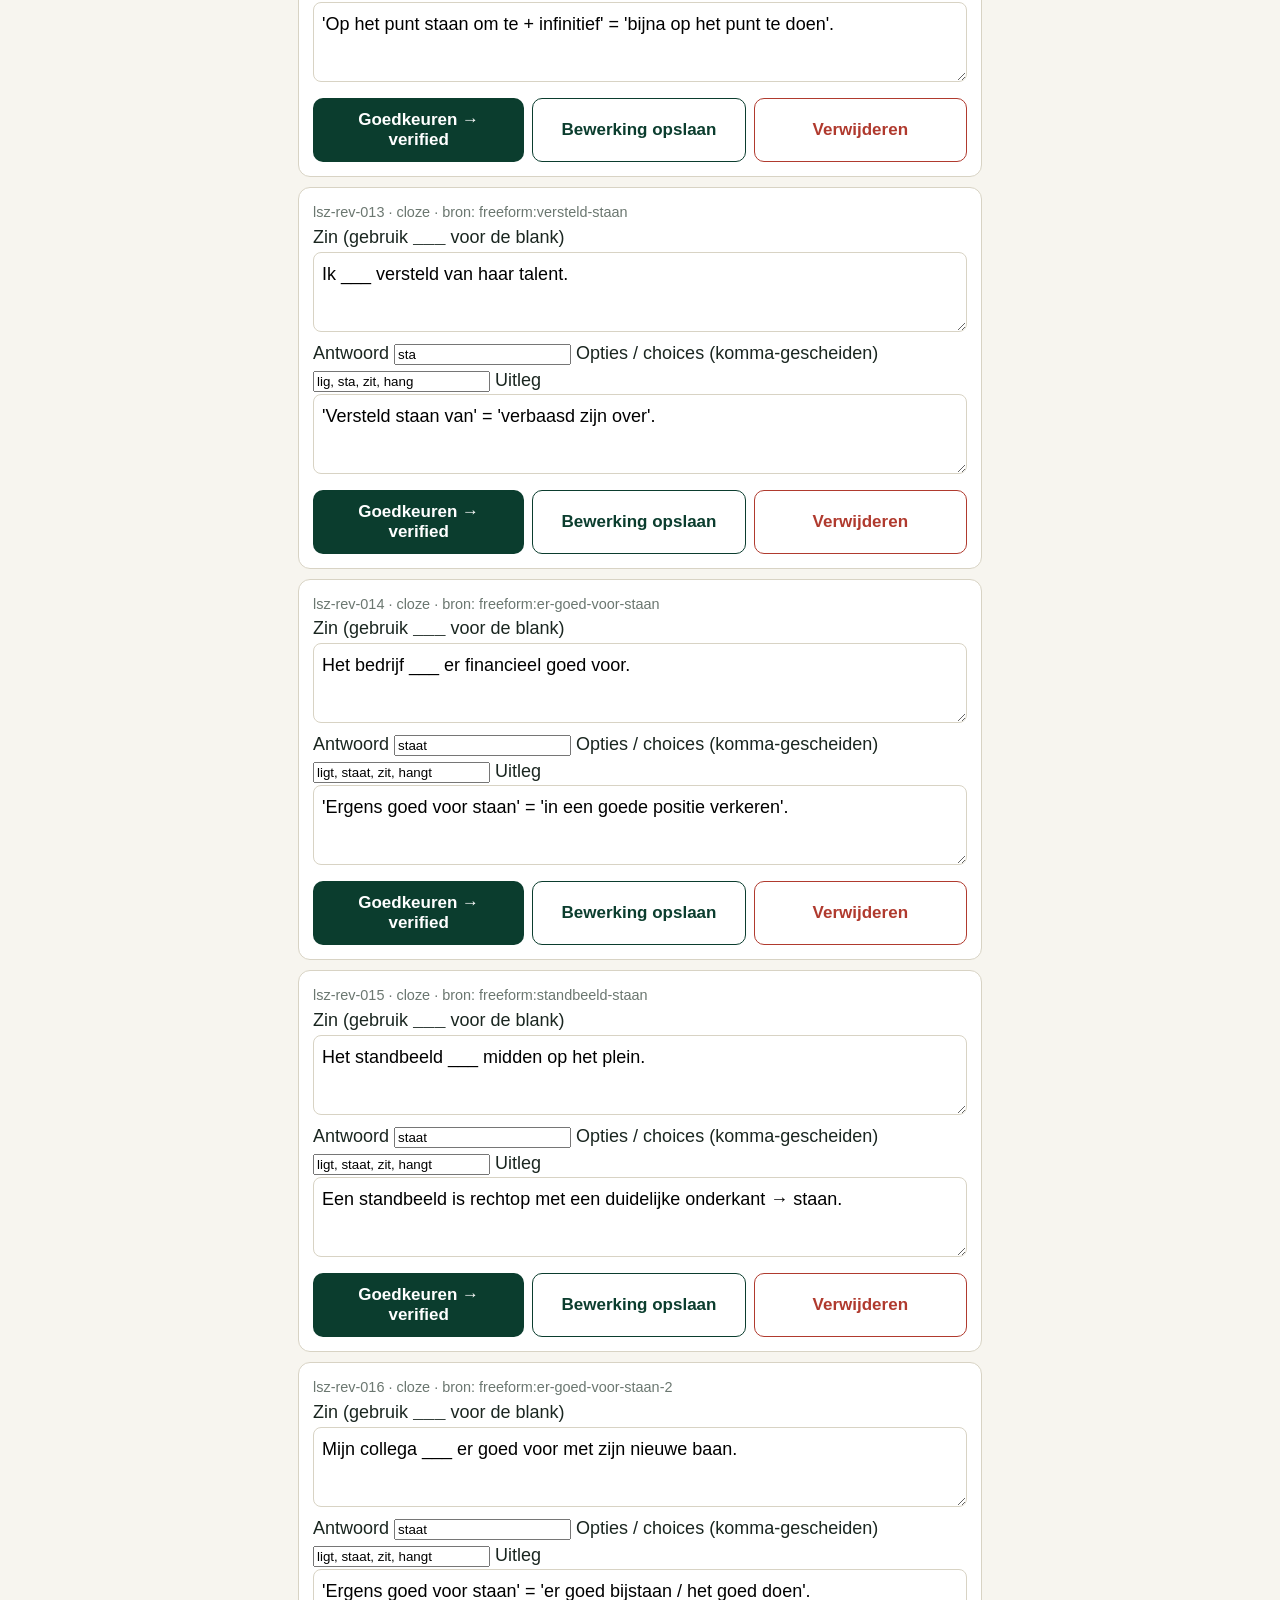
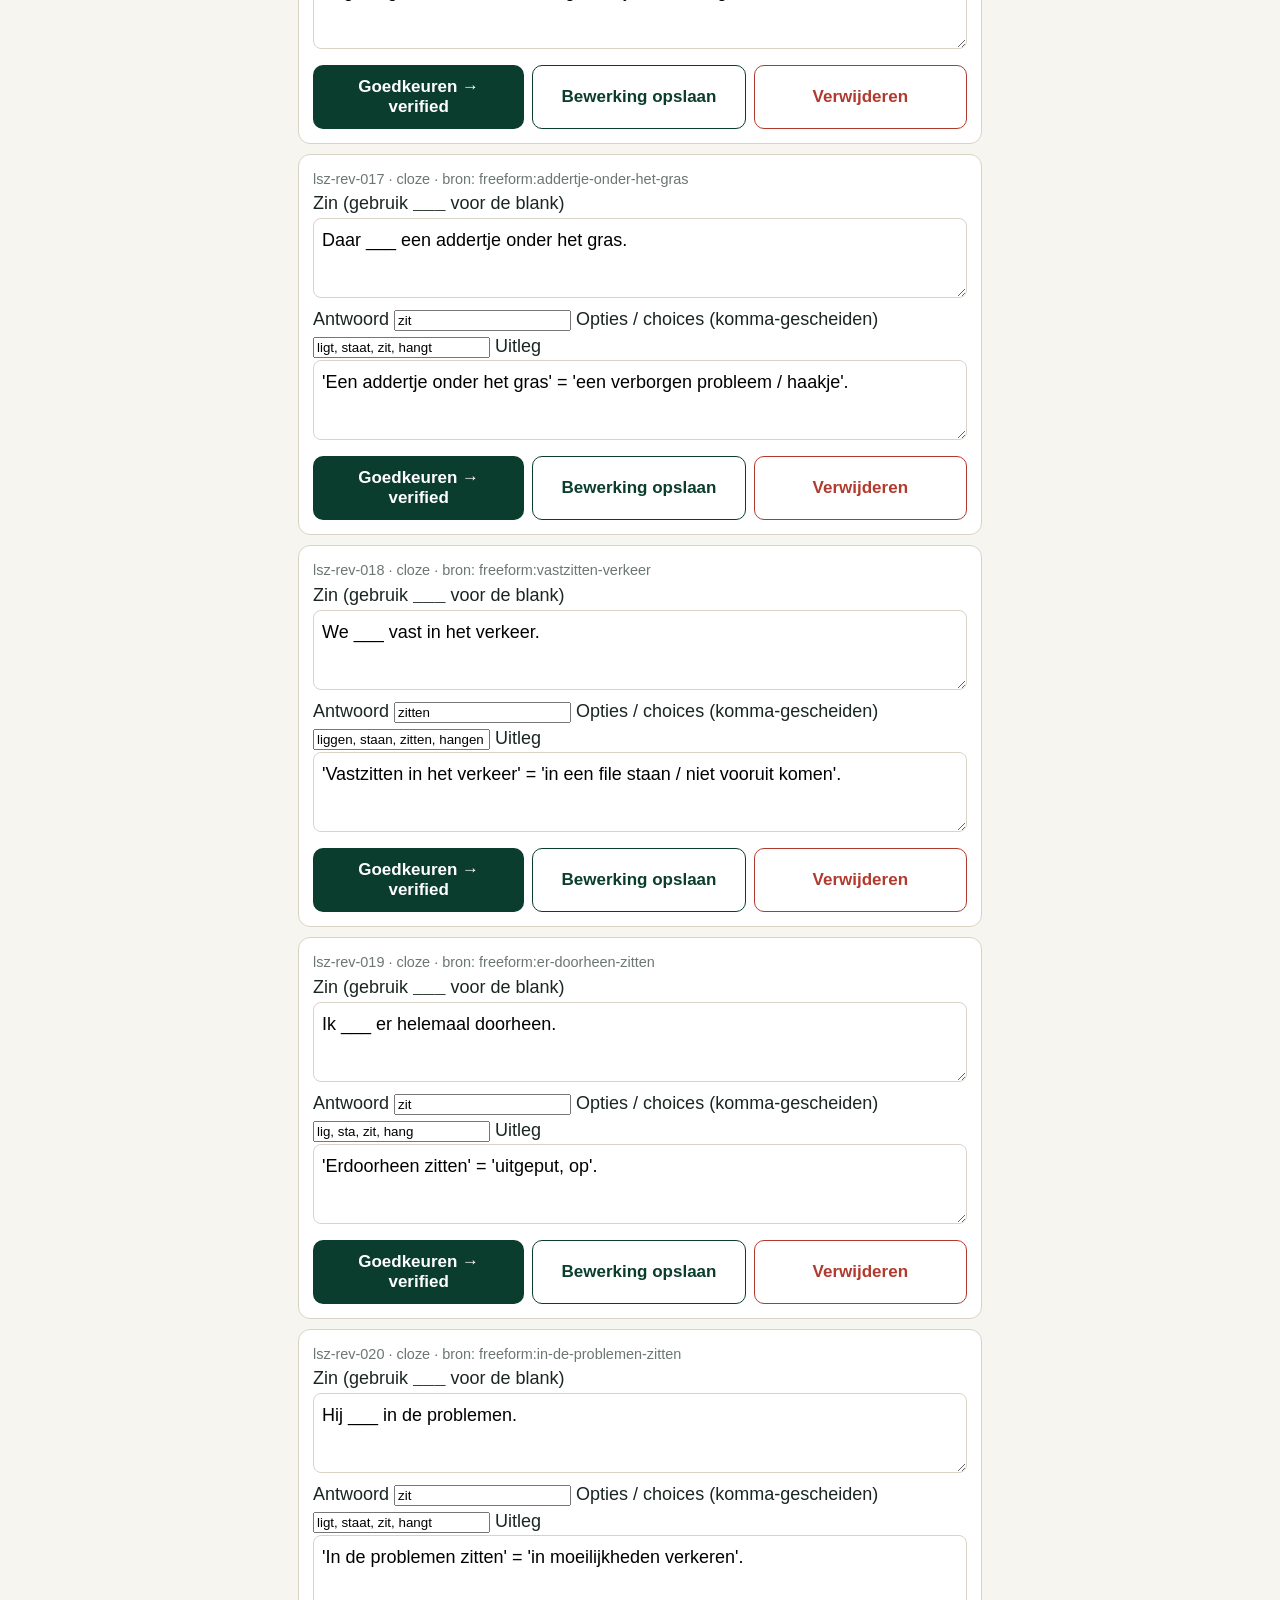
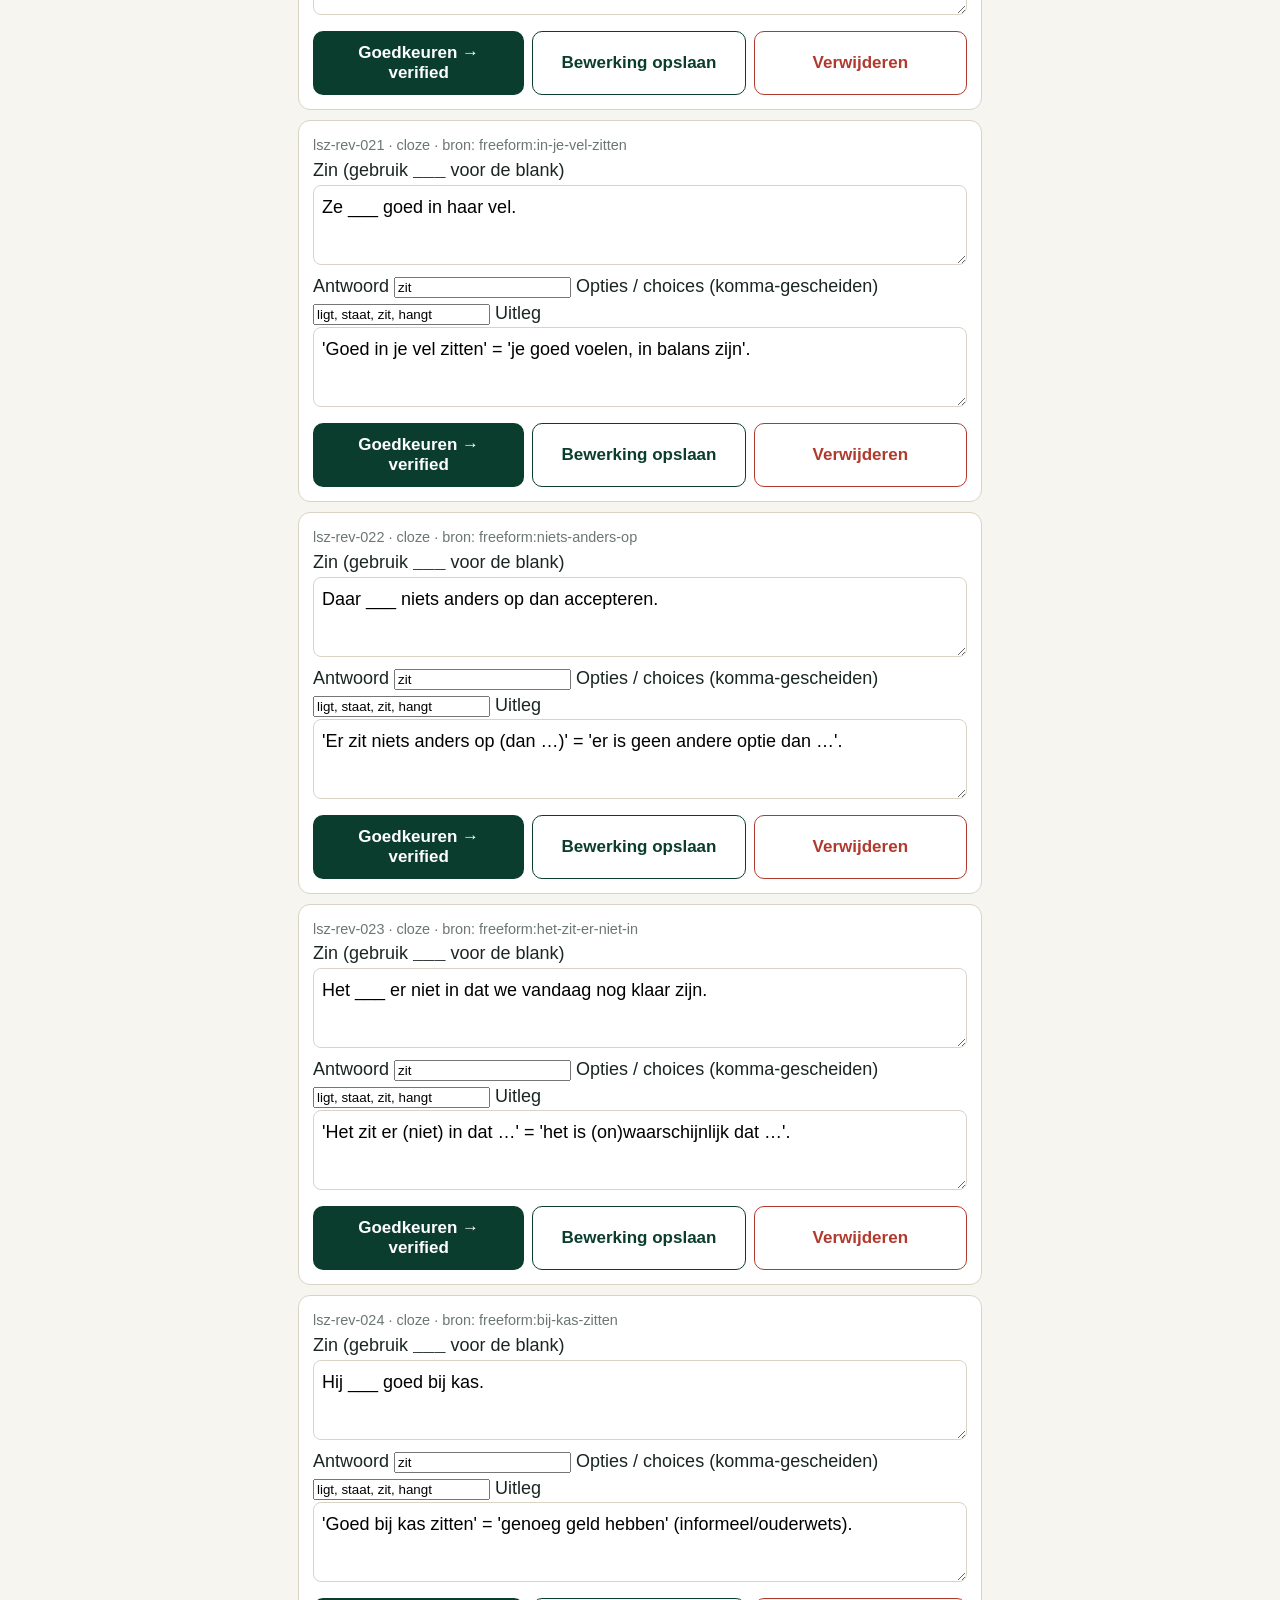
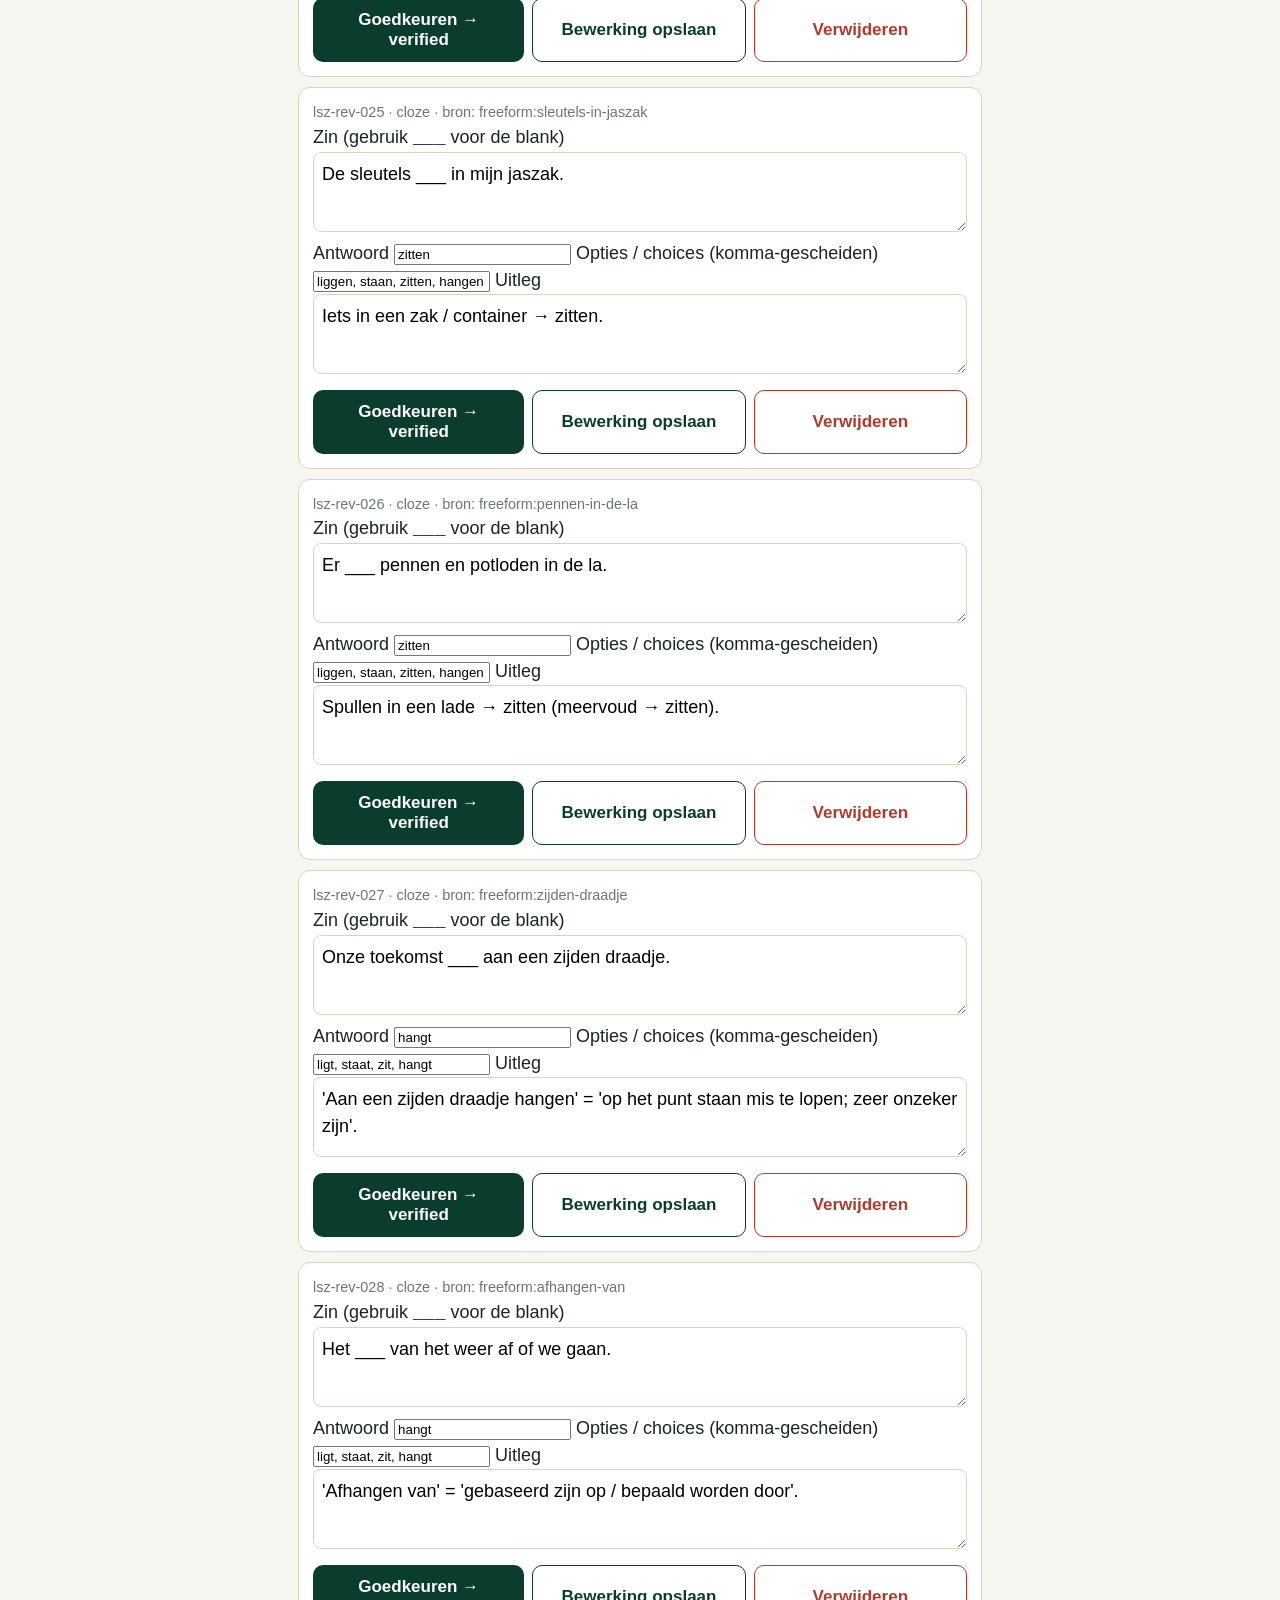
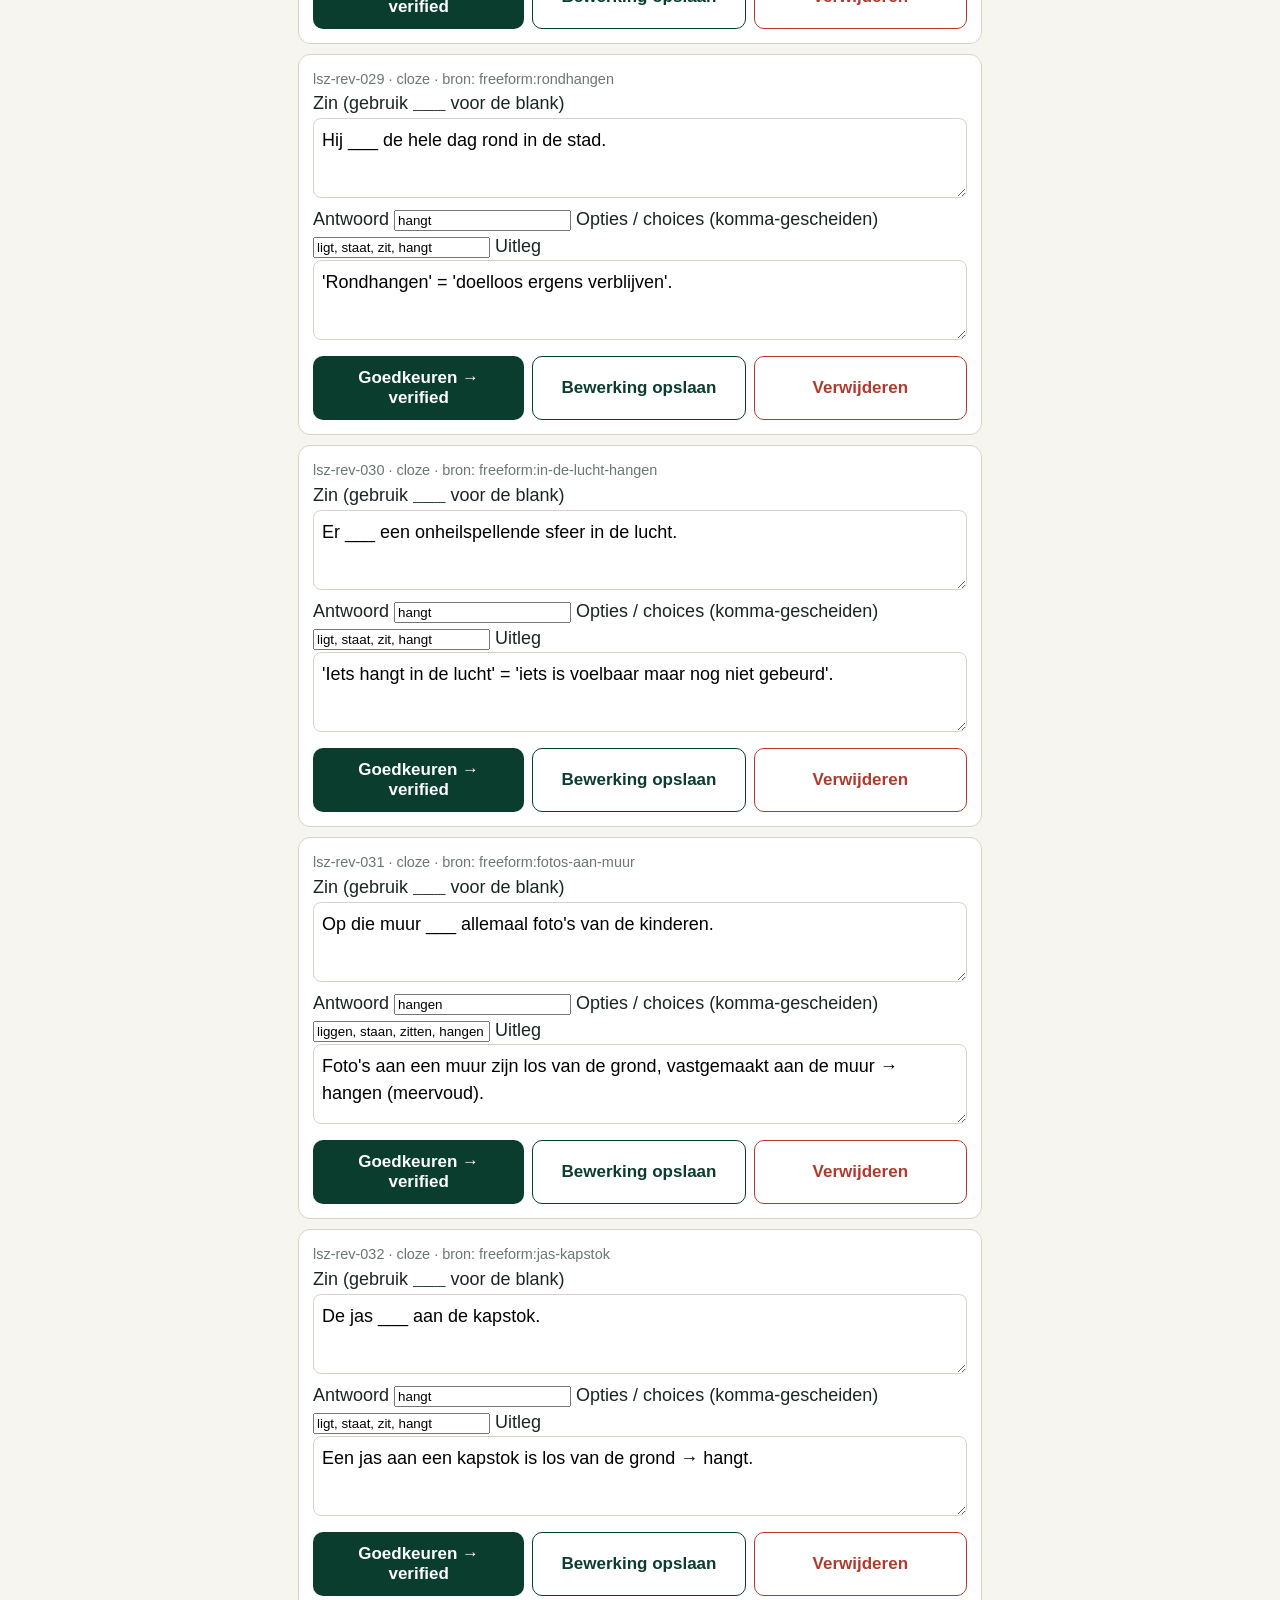
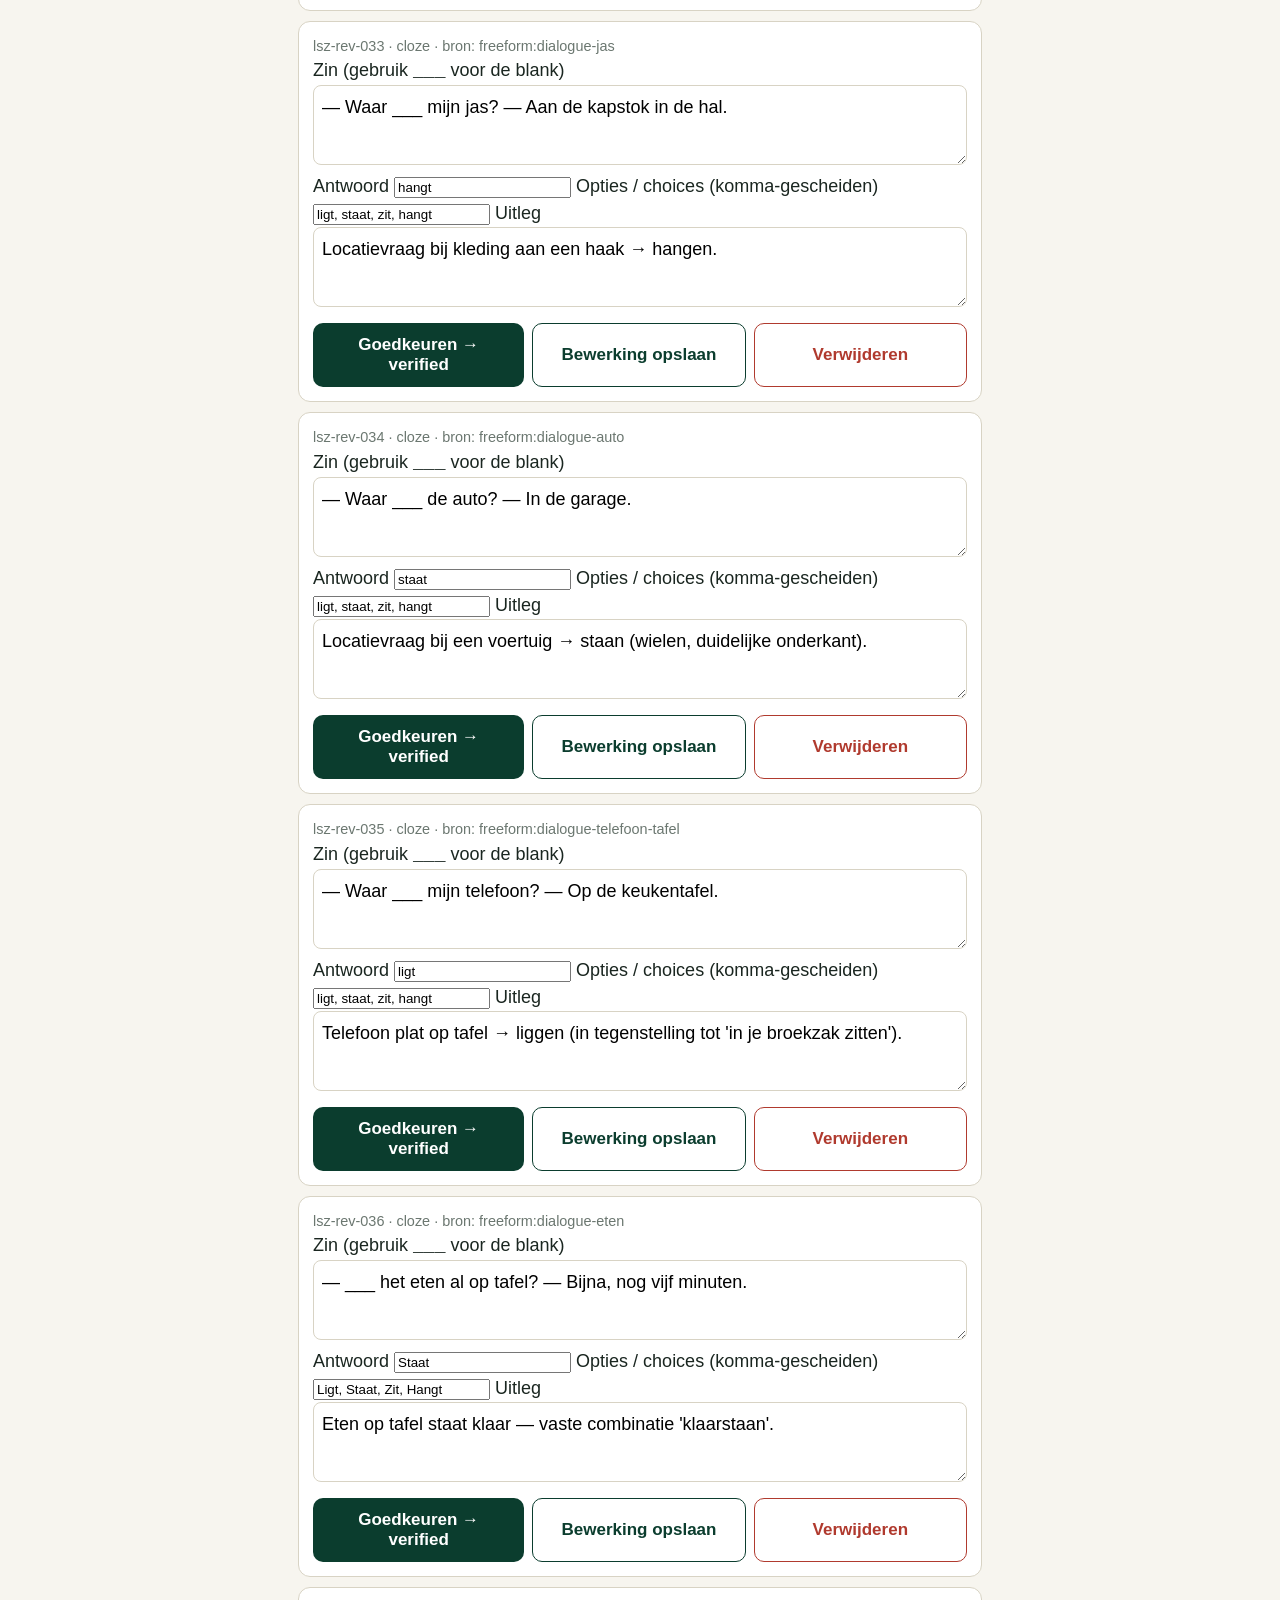
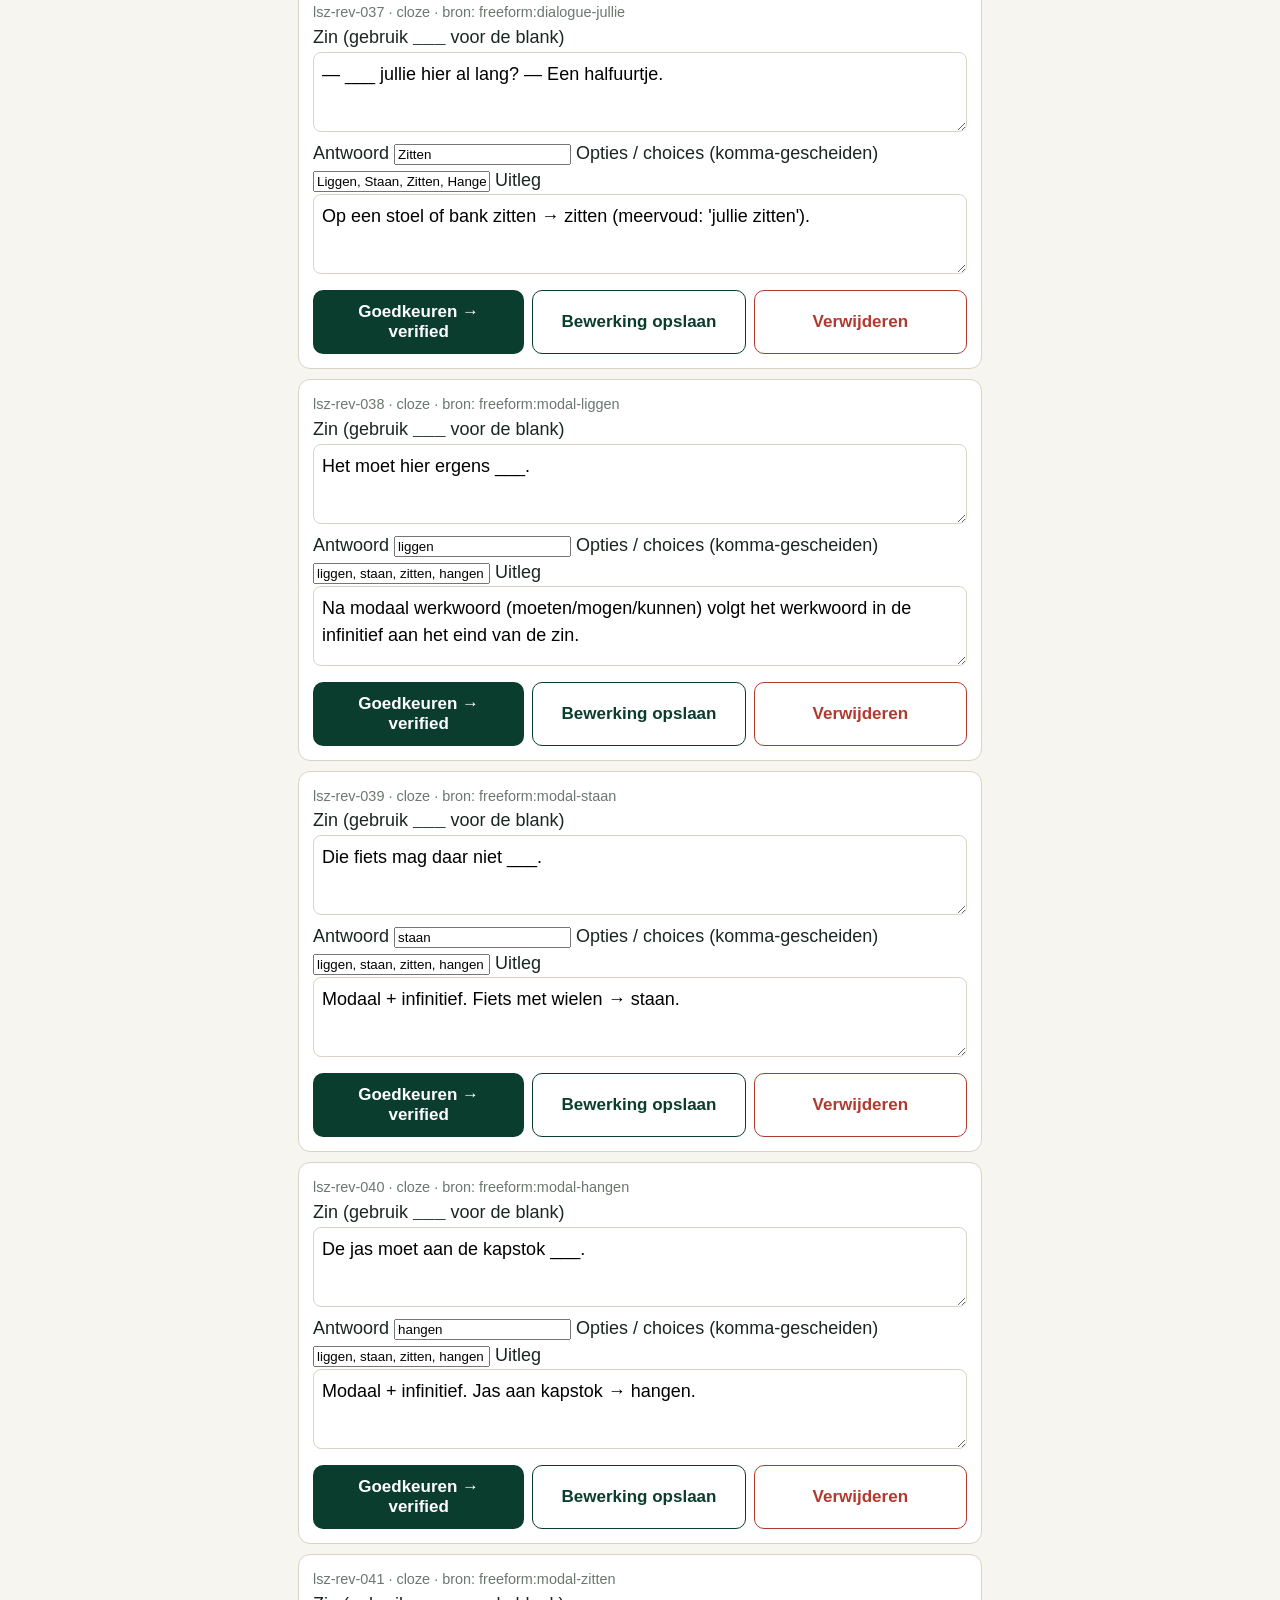
==== commit 29abebce: "nav: route 'Terug' through directory root, not /index.html Browsers cache /lizles/ and /lizles/index" ====
--- a/review.html
+++ b/review.html
@@ -8,7 +8,7 @@
 </head>
 <body class="review-body">
   <header class="topbar">
-    <a class="back" href="index.html">‹ Terug</a>
+    <a class="back" href="./">‹ Terug</a>
     <h1>Review</h1>
   </header>
 
--- a/css/style.css
+++ b/css/style.css
@@ -108,6 +108,10 @@
   border-radius: 16px 16px 0 0; }
 .check { display: flex; gap: 10px; align-items: center; min-height: var(--tap); cursor: pointer; }
 
+/* Home — footer reset */
+.home-footer { margin-top: 24px; display: flex; justify-content: center; }
+.home-footer .btn { flex: 0 0 auto; padding: 10px 18px; font-size: .9rem; }
+
 /* Review page */
 .review-list { padding: 0; list-style: none; }
 .review-item { background: var(--card); border: 1px solid var(--border); border-radius: var(--radius); padding: 14px; margin: 0 0 10px; }
